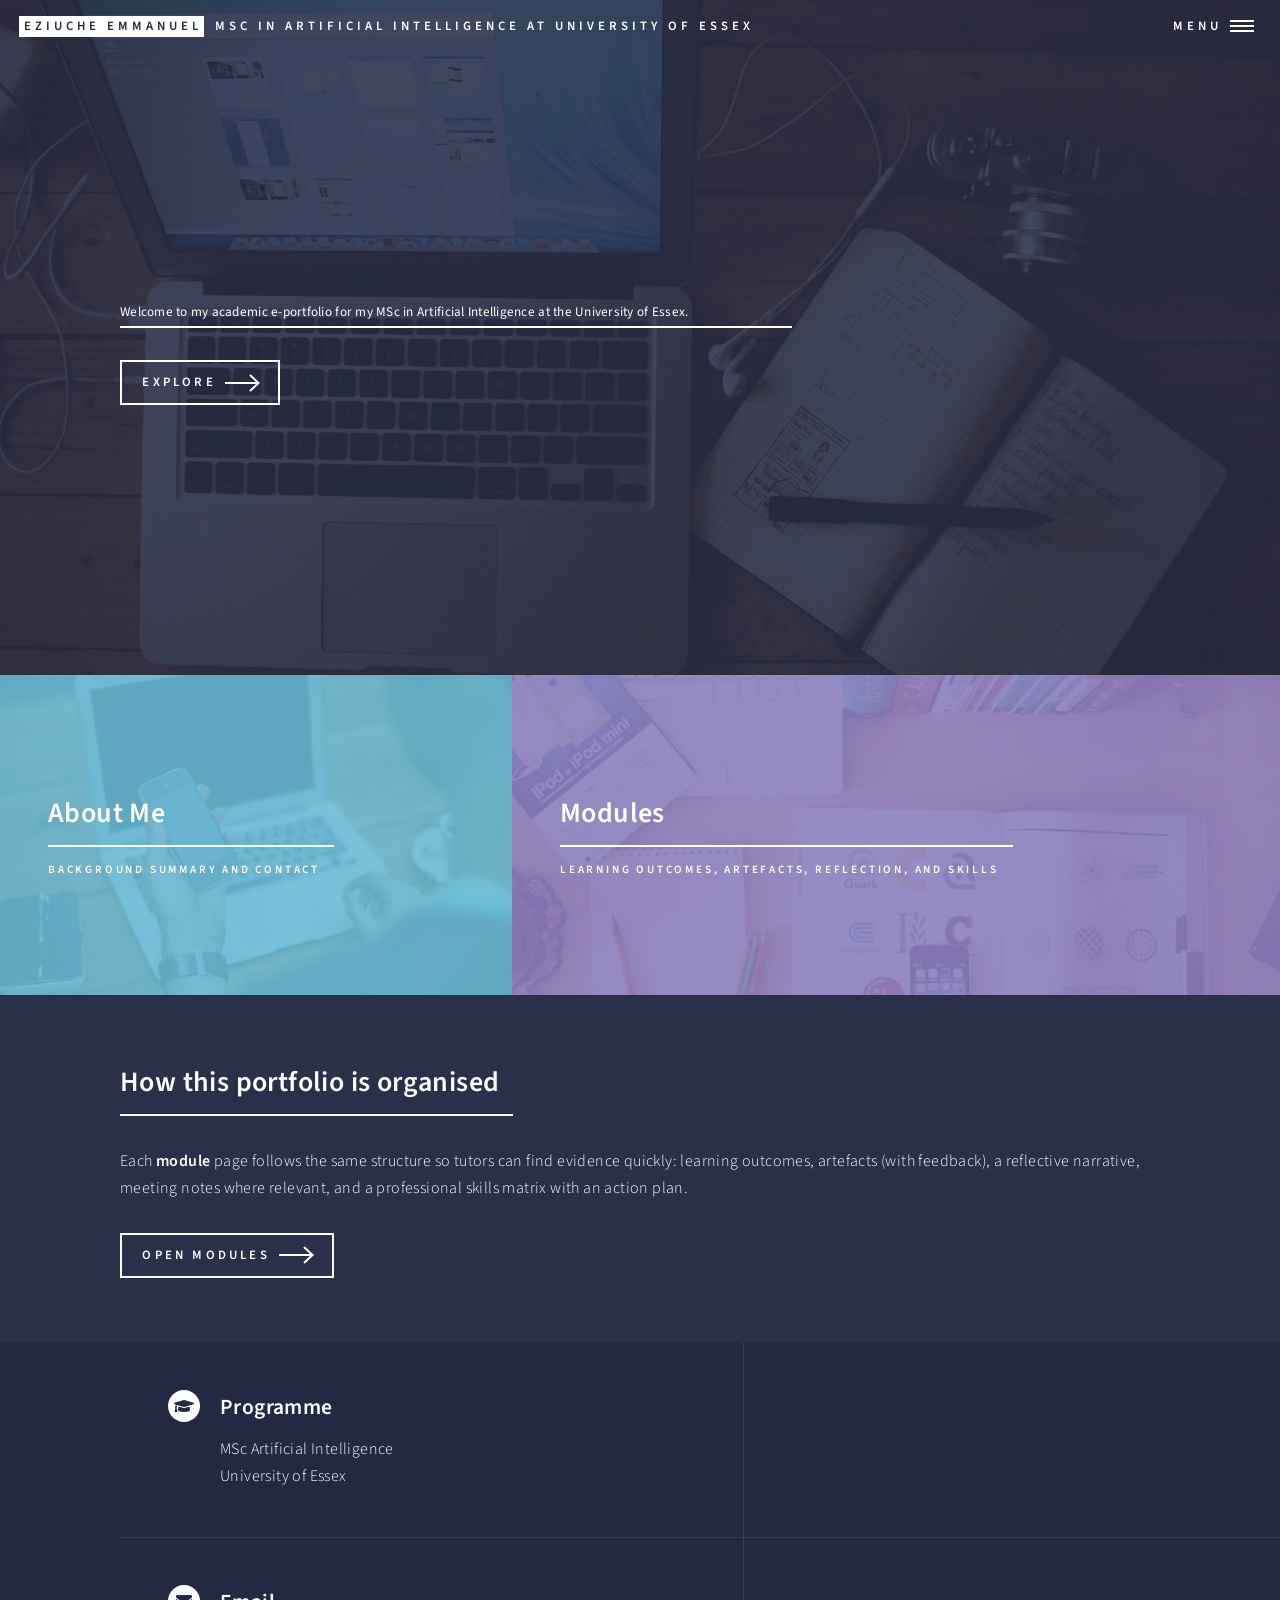
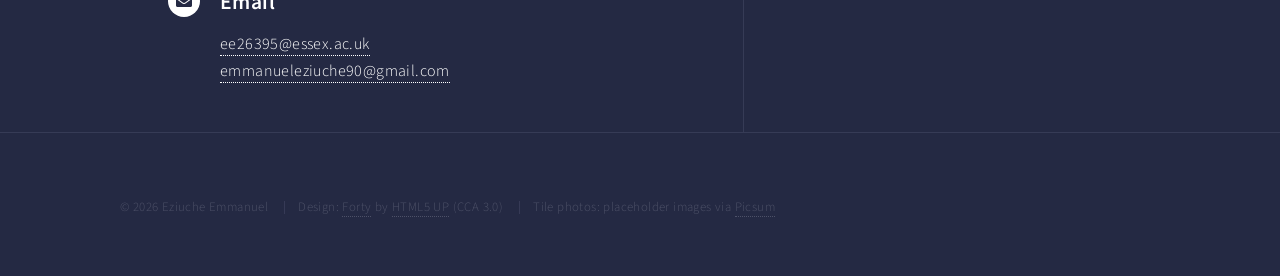
==== index.html @ 07eb0cee "Home banner intro: uniform weight (no partial bold) Co-authored-by: Cursor <cursoragent@cursor.com>" ====
<!DOCTYPE html>
<!--
  Forty by HTML5 UP — html5up.net | @ajlkn | CCA 3.0 (html5up.net/license)
  Customised for Eziuche Emmanuel — MSc Artificial Intelligence, University of Essex.
-->
<html lang="en">
  <head>
    <title>Eziuche Emmanuel | MSc Artificial Intelligence</title>
    <meta charset="utf-8" />
    <meta name="viewport" content="width=device-width, initial-scale=1, user-scalable=no" />
    <meta
      name="description"
      content="Academic e-portfolio — MSc Artificial Intelligence, University of Essex."
    />
    <link rel="stylesheet" href="assets/css/main.css" />
    <link rel="stylesheet" href="assets/css/portfolio.css" />
    <noscript><link rel="stylesheet" href="assets/css/noscript.css" /></noscript>
  </head>
  <body class="is-preload">
    <a class="skip-link" href="#main">Skip to content</a>
    <div id="wrapper">
      <header id="header" class="alt">
        <a href="index.html" class="logo"><strong>Eziuche Emmanuel</strong> <span>MSc in Artificial Intelligence at University of Essex</span></a>
        <nav><a href="#menu">Menu</a></nav>
      </header>

      <nav id="menu">
        <ul class="links" id="portfolio-menu-links"></ul>
      </nav>

      <section id="banner" class="major">
        <div class="inner">
          <header class="major">
            <h1 class="banner-intro">
              Welcome to my academic e-portfolio for my MSc in Artificial Intelligence at the University of Essex.
            </h1>
          </header>
          <div class="content">
            <ul class="actions">
              <li><a href="#one" class="button next scrolly">Explore</a></li>
            </ul>
          </div>
        </div>
      </section>

      <div id="main">
        <section id="one" class="tiles">
          <article>
            <span class="image"><img src="images/pic01.jpg" alt="" /></span>
            <header class="major">
              <h3><a href="about.html" class="link">About Me</a></h3>
              <p>Background summary and contact</p>
            </header>
          </article>
          <article>
            <span class="image"><img src="images/pic02.jpg" alt="" /></span>
            <header class="major">
              <h3><a href="modules/index.html" class="link">Modules</a></h3>
              <p>Learning outcomes, artefacts, reflection, and skills</p>
            </header>
          </article>
        </section>

        <section id="two">
          <div class="inner">
            <header class="major">
              <h2>How this portfolio is organised</h2>
            </header>
            <p>
              Each <strong>module</strong> page follows the same structure so tutors can find evidence
              quickly: learning outcomes, artefacts (with feedback), a reflective narrative,
              meeting notes where relevant, and a professional skills matrix with an action plan.
            </p>
            <ul class="actions">
              <li><a href="modules/index.html" class="button next">Open modules</a></li>
            </ul>
          </div>
        </section>
      </div>

      <section id="contact">
        <div class="inner">
          <section class="split">
            <section>
              <div class="contact-method">
                <span class="icon solid alt fa-graduation-cap"></span>
                <h3>Programme</h3>
                <span>MSc Artificial Intelligence<br />University of Essex</span>
              </div>
            </section>
            <section>
              <div class="contact-method">
                <span class="icon solid alt fa-envelope"></span>
                <h3>Email</h3>
                <span>
                  <a href="mailto:ee26395@essex.ac.uk">ee26395@essex.ac.uk</a><br />
                  <a href="mailto:emmanueleziuche90@gmail.com">emmanueleziuche90@gmail.com</a>
                </span>
              </div>
            </section>
          </section>
        </div>
      </section>

      <footer id="footer">
        <div class="inner">
          <ul class="copyright">
            <li>&copy; 2026 Eziuche Emmanuel</li>
            <li>
              Design: <a href="https://html5up.net/forty">Forty</a> by
              <a href="https://html5up.net">HTML5 UP</a> (CCA 3.0)
            </li>
            <li>Tile photos: placeholder images via <a href="https://picsum.photos">Picsum</a></li>
          </ul>
        </div>
      </footer>
    </div>

    <script src="assets/js/jquery.min.js"></script>
    <script src="assets/js/jquery.scrolly.min.js"></script>
    <script src="assets/js/jquery.scrollex.min.js"></script>
    <script src="assets/js/browser.min.js"></script>
    <script src="assets/js/breakpoints.min.js"></script>
    <script src="assets/js/util.js"></script>
    <script src="assets/js/main.js"></script>
    <script src="assets/js/menu-drawer.js"></script>
  </body>
</html>
---- assets/css/main.css ----
@import url(fontawesome-all.min.css);
@import url("https://fonts.googleapis.com/css?family=Source+Sans+Pro:300,300italic,600,600italic");

/*
	Forty by HTML5 UP
	html5up.net | @ajlkn
	Free for personal and commercial use under the CCA 3.0 license (html5up.net/license)
*/

html, body, div, span, applet, object,
iframe, h1, h2, h3, h4, h5, h6, p, blockquote,
pre, a, abbr, acronym, address, big, cite,
code, del, dfn, em, img, ins, kbd, q, s, samp,
small, strike, strong, sub, sup, tt, var, b,
u, i, center, dl, dt, dd, ol, ul, li, fieldset,
form, label, legend, table, caption, tbody,
tfoot, thead, tr, th, td, article, aside,
canvas, details, embed, figure, figcaption,
footer, header, hgroup, menu, nav, output, ruby,
section, summary, time, mark, audio, video {
	margin: 0;
	padding: 0;
	border: 0;
	font-size: 100%;
	font: inherit;
	vertical-align: baseline;}

article, aside, details, figcaption, figure,
footer, header, hgroup, menu, nav, section {
	display: block;}

body {
	line-height: 1;
}

ol, ul {
	list-style: none;
}

blockquote, q {
	quotes: none;
}

	blockquote:before, blockquote:after, q:before, q:after {
		content: '';
		content: none;
	}

table {
	border-collapse: collapse;
	border-spacing: 0;
}

body {
	-webkit-text-size-adjust: none;
}

mark {
	background-color: transparent;
	color: inherit;
}

input::-moz-focus-inner {
	border: 0;
	padding: 0;
}

input, select, textarea {
	-moz-appearance: none;
	-webkit-appearance: none;
	-ms-appearance: none;
	appearance: none;
}

/* Basic */

	@-ms-viewport {
		width: device-width;
	}

	body {
		-ms-overflow-style: scrollbar;
	}

	@media screen and (max-width: 480px) {

		html, body {
			min-width: 320px;
		}

	}

	html {
		box-sizing: border-box;
	}

	*, *:before, *:after {
		box-sizing: inherit;
	}

	body {
		background: #242943;
	}

		body.is-preload *, body.is-preload *:before, body.is-preload *:after {
			-moz-animation: none !important;
			-webkit-animation: none !important;
			-ms-animation: none !important;
			animation: none !important;
			-moz-transition: none !important;
			-webkit-transition: none !important;
			-ms-transition: none !important;
			transition: none !important;
		}

/* Type */

	body, input, select, textarea {
		color: #ffffff;
		font-family: "Source Sans Pro", Helvetica, sans-serif;
		font-size: 17pt;
		font-weight: 300;
		letter-spacing: 0.025em;
		line-height: 1.65;
	}

		@media screen and (max-width: 1680px) {

			body, input, select, textarea {
				font-size: 14pt;
			}

		}

		@media screen and (max-width: 1280px) {

			body, input, select, textarea {
				font-size: 12pt;
			}

		}

		@media screen and (max-width: 360px) {

			body, input, select, textarea {
				font-size: 11pt;
			}

		}

	a {
		-moz-transition: color 0.2s ease-in-out, border-bottom-color 0.2s ease-in-out;
		-webkit-transition: color 0.2s ease-in-out, border-bottom-color 0.2s ease-in-out;
		-ms-transition: color 0.2s ease-in-out, border-bottom-color 0.2s ease-in-out;
		transition: color 0.2s ease-in-out, border-bottom-color 0.2s ease-in-out;
		border-bottom: dotted 1px;
		color: inherit;
		text-decoration: none;
	}

		a:hover {
			border-bottom-color: transparent;
			color: #9bf1ff !important;
		}

		a:active {
			color: #53e3fb !important;
		}

	strong, b {
		color: #ffffff;
		font-weight: 600;
	}

	em, i {
		font-style: italic;
	}

	p {
		margin: 0 0 2em 0;
	}

	h1, h2, h3, h4, h5, h6 {
		color: #ffffff;
		font-weight: 600;
		line-height: 1.65;
		margin: 0 0 1em 0;
	}

		h1 a, h2 a, h3 a, h4 a, h5 a, h6 a {
			color: inherit;
			border-bottom: 0;
		}

	h1 {
		font-size: 2.5em;
	}

	h2 {
		font-size: 1.75em;
	}

	h3 {
		font-size: 1.35em;
	}

	h4 {
		font-size: 1.1em;
	}

	h5 {
		font-size: 0.9em;
	}

	h6 {
		font-size: 0.7em;
	}

	@media screen and (max-width: 736px) {

		h1 {
			font-size: 2em;
		}

		h2 {
			font-size: 1.5em;
		}

		h3 {
			font-size: 1.25em;
		}

	}

	sub {
		font-size: 0.8em;
		position: relative;
		top: 0.5em;
	}

	sup {
		font-size: 0.8em;
		position: relative;
		top: -0.5em;
	}

	blockquote {
		border-left: solid 4px rgba(212, 212, 255, 0.1);
		font-style: italic;
		margin: 0 0 2em 0;
		padding: 0.5em 0 0.5em 2em;
	}

	code {
		background: rgba(212, 212, 255, 0.035);
		font-family: "Courier New", monospace;
		font-size: 0.9em;
		margin: 0 0.25em;
		padding: 0.25em 0.65em;
	}

	pre {
		-webkit-overflow-scrolling: touch;
		font-family: "Courier New", monospace;
		font-size: 0.9em;
		margin: 0 0 2em 0;
	}

		pre code {
			display: block;
			line-height: 1.75;
			padding: 1em 1.5em;
			overflow-x: auto;
		}

	hr {
		border: 0;
		border-bottom: solid 1px rgba(212, 212, 255, 0.1);
		margin: 2em 0;
	}

		hr.major {
			margin: 3em 0;
		}

	.align-left {
		text-align: left;
	}

	.align-center {
		text-align: center;
	}

	.align-right {
		text-align: right;
	}

/* Row */

	.row {
		display: flex;
		flex-wrap: wrap;
		box-sizing: border-box;
		align-items: stretch;
	}

		.row > * {
			box-sizing: border-box;
		}

		.row.gtr-uniform > * > :last-child {
			margin-bottom: 0;
		}

		.row.aln-left {
			justify-content: flex-start;
		}

		.row.aln-center {
			justify-content: center;
		}

		.row.aln-right {
			justify-content: flex-end;
		}

		.row.aln-top {
			align-items: flex-start;
		}

		.row.aln-middle {
			align-items: center;
		}

		.row.aln-bottom {
			align-items: flex-end;
		}

		.row > .imp {
			order: -1;
		}

		.row > .col-1 {
			width: 8.33333%;
		}

		.row > .off-1 {
			margin-left: 8.33333%;
		}

		.row > .col-2 {
			width: 16.66667%;
		}

		.row > .off-2 {
			margin-left: 16.66667%;
		}

		.row > .col-3 {
			width: 25%;
		}

		.row > .off-3 {
			margin-left: 25%;
		}

		.row > .col-4 {
			width: 33.33333%;
		}

		.row > .off-4 {
			margin-left: 33.33333%;
		}

		.row > .col-5 {
			width: 41.66667%;
		}

		.row > .off-5 {
			margin-left: 41.66667%;
		}

		.row > .col-6 {
			width: 50%;
		}

		.row > .off-6 {
			margin-left: 50%;
		}

		.row > .col-7 {
			width: 58.33333%;
		}

		.row > .off-7 {
			margin-left: 58.33333%;
		}

		.row > .col-8 {
			width: 66.66667%;
		}

		.row > .off-8 {
			margin-left: 66.66667%;
		}

		.row > .col-9 {
			width: 75%;
		}

		.row > .off-9 {
			margin-left: 75%;
		}

		.row > .col-10 {
			width: 83.33333%;
		}

		.row > .off-10 {
			margin-left: 83.33333%;
		}

		.row > .col-11 {
			width: 91.66667%;
		}

		.row > .off-11 {
			margin-left: 91.66667%;
		}

		.row > .col-12 {
			width: 100%;
		}

		.row > .off-12 {
			margin-left: 100%;
		}

		.row.gtr-0 {
			margin-top: 0;
			margin-left: 0em;
		}

			.row.gtr-0 > * {
				padding: 0 0 0 0em;
			}

			.row.gtr-0.gtr-uniform {
				margin-top: 0em;
			}

				.row.gtr-0.gtr-uniform > * {
					padding-top: 0em;
				}

		.row.gtr-25 {
			margin-top: 0;
			margin-left: -0.5em;
		}

			.row.gtr-25 > * {
				padding: 0 0 0 0.5em;
			}

			.row.gtr-25.gtr-uniform {
				margin-top: -0.5em;
			}

				.row.gtr-25.gtr-uniform > * {
					padding-top: 0.5em;
				}

		.row.gtr-50 {
			margin-top: 0;
			margin-left: -1em;
		}

			.row.gtr-50 > * {
				padding: 0 0 0 1em;
			}

			.row.gtr-50.gtr-uniform {
				margin-top: -1em;
			}

				.row.gtr-50.gtr-uniform > * {
					padding-top: 1em;
				}

		.row {
			margin-top: 0;
			margin-left: -2em;
		}

			.row > * {
				padding: 0 0 0 2em;
			}

			.row.gtr-uniform {
				margin-top: -2em;
			}

				.row.gtr-uniform > * {
					padding-top: 2em;
				}

		.row.gtr-150 {
			margin-top: 0;
			margin-left: -3em;
		}

			.row.gtr-150 > * {
				padding: 0 0 0 3em;
			}

			.row.gtr-150.gtr-uniform {
				margin-top: -3em;
			}

				.row.gtr-150.gtr-uniform > * {
					padding-top: 3em;
				}

		.row.gtr-200 {
			margin-top: 0;
			margin-left: -4em;
		}

			.row.gtr-200 > * {
				padding: 0 0 0 4em;
			}

			.row.gtr-200.gtr-uniform {
				margin-top: -4em;
			}

				.row.gtr-200.gtr-uniform > * {
					padding-top: 4em;
				}

		@media screen and (max-width: 1680px) {

			.row {
				display: flex;
				flex-wrap: wrap;
				box-sizing: border-box;
				align-items: stretch;
			}

				.row > * {
					box-sizing: border-box;
				}

				.row.gtr-uniform > * > :last-child {
					margin-bottom: 0;
				}

				.row.aln-left {
					justify-content: flex-start;
				}

				.row.aln-center {
					justify-content: center;
				}

				.row.aln-right {
					justify-content: flex-end;
				}

				.row.aln-top {
					align-items: flex-start;
				}

				.row.aln-middle {
					align-items: center;
				}

				.row.aln-bottom {
					align-items: flex-end;
				}

				.row > .imp-xlarge {
					order: -1;
				}

				.row > .col-1-xlarge {
					width: 8.33333%;
				}

				.row > .off-1-xlarge {
					margin-left: 8.33333%;
				}

				.row > .col-2-xlarge {
					width: 16.66667%;
				}

				.row > .off-2-xlarge {
					margin-left: 16.66667%;
				}

				.row > .col-3-xlarge {
					width: 25%;
				}

				.row > .off-3-xlarge {
					margin-left: 25%;
				}

				.row > .col-4-xlarge {
					width: 33.33333%;
				}

				.row > .off-4-xlarge {
					margin-left: 33.33333%;
				}

				.row > .col-5-xlarge {
					width: 41.66667%;
				}

				.row > .off-5-xlarge {
					margin-left: 41.66667%;
				}

				.row > .col-6-xlarge {
					width: 50%;
				}

				.row > .off-6-xlarge {
					margin-left: 50%;
				}

				.row > .col-7-xlarge {
					width: 58.33333%;
				}

				.row > .off-7-xlarge {
					margin-left: 58.33333%;
				}

				.row > .col-8-xlarge {
					width: 66.66667%;
				}

				.row > .off-8-xlarge {
					margin-left: 66.66667%;
				}

				.row > .col-9-xlarge {
					width: 75%;
				}

				.row > .off-9-xlarge {
					margin-left: 75%;
				}

				.row > .col-10-xlarge {
					width: 83.33333%;
				}

				.row > .off-10-xlarge {
					margin-left: 83.33333%;
				}

				.row > .col-11-xlarge {
					width: 91.66667%;
				}

				.row > .off-11-xlarge {
					margin-left: 91.66667%;
				}

				.row > .col-12-xlarge {
					width: 100%;
				}

				.row > .off-12-xlarge {
					margin-left: 100%;
				}

				.row.gtr-0 {
					margin-top: 0;
					margin-left: 0em;
				}

					.row.gtr-0 > * {
						padding: 0 0 0 0em;
					}

					.row.gtr-0.gtr-uniform {
						margin-top: 0em;
					}

						.row.gtr-0.gtr-uniform > * {
							padding-top: 0em;
						}

				.row.gtr-25 {
					margin-top: 0;
					margin-left: -0.5em;
				}

					.row.gtr-25 > * {
						padding: 0 0 0 0.5em;
					}

					.row.gtr-25.gtr-uniform {
						margin-top: -0.5em;
					}

						.row.gtr-25.gtr-uniform > * {
							padding-top: 0.5em;
						}

				.row.gtr-50 {
					margin-top: 0;
					margin-left: -1em;
				}

					.row.gtr-50 > * {
						padding: 0 0 0 1em;
					}

					.row.gtr-50.gtr-uniform {
						margin-top: -1em;
					}

						.row.gtr-50.gtr-uniform > * {
							padding-top: 1em;
						}

				.row {
					margin-top: 0;
					margin-left: -2em;
				}

					.row > * {
						padding: 0 0 0 2em;
					}

					.row.gtr-uniform {
						margin-top: -2em;
					}

						.row.gtr-uniform > * {
							padding-top: 2em;
						}

				.row.gtr-150 {
					margin-top: 0;
					margin-left: -3em;
				}

					.row.gtr-150 > * {
						padding: 0 0 0 3em;
					}

					.row.gtr-150.gtr-uniform {
						margin-top: -3em;
					}

						.row.gtr-150.gtr-uniform > * {
							padding-top: 3em;
						}

				.row.gtr-200 {
					margin-top: 0;
					margin-left: -4em;
				}

					.row.gtr-200 > * {
						padding: 0 0 0 4em;
					}

					.row.gtr-200.gtr-uniform {
						margin-top: -4em;
					}

						.row.gtr-200.gtr-uniform > * {
							padding-top: 4em;
						}

		}

		@media screen and (max-width: 1280px) {

			.row {
				display: flex;
				flex-wrap: wrap;
				box-sizing: border-box;
				align-items: stretch;
			}

				.row > * {
					box-sizing: border-box;
				}

				.row.gtr-uniform > * > :last-child {
					margin-bottom: 0;
				}

				.row.aln-left {
					justify-content: flex-start;
				}

				.row.aln-center {
					justify-content: center;
				}

				.row.aln-right {
					justify-content: flex-end;
				}

				.row.aln-top {
					align-items: flex-start;
				}

				.row.aln-middle {
					align-items: center;
				}

				.row.aln-bottom {
					align-items: flex-end;
				}

				.row > .imp-large {
					order: -1;
				}

				.row > .col-1-large {
					width: 8.33333%;
				}

				.row > .off-1-large {
					margin-left: 8.33333%;
				}

				.row > .col-2-large {
					width: 16.66667%;
				}

				.row > .off-2-large {
					margin-left: 16.66667%;
				}

				.row > .col-3-large {
					width: 25%;
				}

				.row > .off-3-large {
					margin-left: 25%;
				}

				.row > .col-4-large {
					width: 33.33333%;
				}

				.row > .off-4-large {
					margin-left: 33.33333%;
				}

				.row > .col-5-large {
					width: 41.66667%;
				}

				.row > .off-5-large {
					margin-left: 41.66667%;
				}

				.row > .col-6-large {
					width: 50%;
				}

				.row > .off-6-large {
					margin-left: 50%;
				}

				.row > .col-7-large {
					width: 58.33333%;
				}

				.row > .off-7-large {
					margin-left: 58.33333%;
				}

				.row > .col-8-large {
					width: 66.66667%;
				}

				.row > .off-8-large {
					margin-left: 66.66667%;
				}

				.row > .col-9-large {
					width: 75%;
				}

				.row > .off-9-large {
					margin-left: 75%;
				}

				.row > .col-10-large {
					width: 83.33333%;
				}

				.row > .off-10-large {
					margin-left: 83.33333%;
				}

				.row > .col-11-large {
					width: 91.66667%;
				}

				.row > .off-11-large {
					margin-left: 91.66667%;
				}

				.row > .col-12-large {
					width: 100%;
				}

				.row > .off-12-large {
					margin-left: 100%;
				}

				.row.gtr-0 {
					margin-top: 0;
					margin-left: 0em;
				}

					.row.gtr-0 > * {
						padding: 0 0 0 0em;
					}

					.row.gtr-0.gtr-uniform {
						margin-top: 0em;
					}

						.row.gtr-0.gtr-uniform > * {
							padding-top: 0em;
						}

				.row.gtr-25 {
					margin-top: 0;
					margin-left: -0.375em;
				}

					.row.gtr-25 > * {
						padding: 0 0 0 0.375em;
					}

					.row.gtr-25.gtr-uniform {
						margin-top: -0.375em;
					}

						.row.gtr-25.gtr-uniform > * {
							padding-top: 0.375em;
						}

				.row.gtr-50 {
					margin-top: 0;
					margin-left: -0.75em;
				}

					.row.gtr-50 > * {
						padding: 0 0 0 0.75em;
					}

					.row.gtr-50.gtr-uniform {
						margin-top: -0.75em;
					}

						.row.gtr-50.gtr-uniform > * {
							padding-top: 0.75em;
						}

				.row {
					margin-top: 0;
					margin-left: -1.5em;
				}

					.row > * {
						padding: 0 0 0 1.5em;
					}

					.row.gtr-uniform {
						margin-top: -1.5em;
					}

						.row.gtr-uniform > * {
							padding-top: 1.5em;
						}

				.row.gtr-150 {
					margin-top: 0;
					margin-left: -2.25em;
				}

					.row.gtr-150 > * {
						padding: 0 0 0 2.25em;
					}

					.row.gtr-150.gtr-uniform {
						margin-top: -2.25em;
					}

						.row.gtr-150.gtr-uniform > * {
							padding-top: 2.25em;
						}

				.row.gtr-200 {
					margin-top: 0;
					margin-left: -3em;
				}

					.row.gtr-200 > * {
						padding: 0 0 0 3em;
					}

					.row.gtr-200.gtr-uniform {
						margin-top: -3em;
					}

						.row.gtr-200.gtr-uniform > * {
							padding-top: 3em;
						}

		}

		@media screen and (max-width: 980px) {

			.row {
				display: flex;
				flex-wrap: wrap;
				box-sizing: border-box;
				align-items: stretch;
			}

				.row > * {
					box-sizing: border-box;
				}

				.row.gtr-uniform > * > :last-child {
					margin-bottom: 0;
				}

				.row.aln-left {
					justify-content: flex-start;
				}

				.row.aln-center {
					justify-content: center;
				}

				.row.aln-right {
					justify-content: flex-end;
				}

				.row.aln-top {
					align-items: flex-start;
				}

				.row.aln-middle {
					align-items: center;
				}

				.row.aln-bottom {
					align-items: flex-end;
				}

				.row > .imp-medium {
					order: -1;
				}

				.row > .col-1-medium {
					width: 8.33333%;
				}

				.row > .off-1-medium {
					margin-left: 8.33333%;
				}

				.row > .col-2-medium {
					width: 16.66667%;
				}

				.row > .off-2-medium {
					margin-left: 16.66667%;
				}

				.row > .col-3-medium {
					width: 25%;
				}

				.row > .off-3-medium {
					margin-left: 25%;
				}

				.row > .col-4-medium {
					width: 33.33333%;
				}

				.row > .off-4-medium {
					margin-left: 33.33333%;
				}

				.row > .col-5-medium {
					width: 41.66667%;
				}

				.row > .off-5-medium {
					margin-left: 41.66667%;
				}

				.row > .col-6-medium {
					width: 50%;
				}

				.row > .off-6-medium {
					margin-left: 50%;
				}

				.row > .col-7-medium {
					width: 58.33333%;
				}

				.row > .off-7-medium {
					margin-left: 58.33333%;
				}

				.row > .col-8-medium {
					width: 66.66667%;
				}

				.row > .off-8-medium {
					margin-left: 66.66667%;
				}

				.row > .col-9-medium {
					width: 75%;
				}

				.row > .off-9-medium {
					margin-left: 75%;
				}

				.row > .col-10-medium {
					width: 83.33333%;
				}

				.row > .off-10-medium {
					margin-left: 83.33333%;
				}

				.row > .col-11-medium {
					width: 91.66667%;
				}

				.row > .off-11-medium {
					margin-left: 91.66667%;
				}

				.row > .col-12-medium {
					width: 100%;
				}

				.row > .off-12-medium {
					margin-left: 100%;
				}

				.row.gtr-0 {
					margin-top: 0;
					margin-left: 0em;
				}

					.row.gtr-0 > * {
						padding: 0 0 0 0em;
					}

					.row.gtr-0.gtr-uniform {
						margin-top: 0em;
					}

						.row.gtr-0.gtr-uniform > * {
							padding-top: 0em;
						}

				.row.gtr-25 {
					margin-top: 0;
					margin-left: -0.375em;
				}

					.row.gtr-25 > * {
						padding: 0 0 0 0.375em;
					}

					.row.gtr-25.gtr-uniform {
						margin-top: -0.375em;
					}

						.row.gtr-25.gtr-uniform > * {
							padding-top: 0.375em;
						}

				.row.gtr-50 {
					margin-top: 0;
					margin-left: -0.75em;
				}

					.row.gtr-50 > * {
						padding: 0 0 0 0.75em;
					}

					.row.gtr-50.gtr-uniform {
						margin-top: -0.75em;
					}

						.row.gtr-50.gtr-uniform > * {
							padding-top: 0.75em;
						}

				.row {
					margin-top: 0;
					margin-left: -1.5em;
				}

					.row > * {
						padding: 0 0 0 1.5em;
					}

					.row.gtr-uniform {
						margin-top: -1.5em;
					}

						.row.gtr-uniform > * {
							padding-top: 1.5em;
						}

				.row.gtr-150 {
					margin-top: 0;
					margin-left: -2.25em;
				}

					.row.gtr-150 > * {
						padding: 0 0 0 2.25em;
					}

					.row.gtr-150.gtr-uniform {
						margin-top: -2.25em;
					}

						.row.gtr-150.gtr-uniform > * {
							padding-top: 2.25em;
						}

				.row.gtr-200 {
					margin-top: 0;
					margin-left: -3em;
				}

					.row.gtr-200 > * {
						padding: 0 0 0 3em;
					}

					.row.gtr-200.gtr-uniform {
						margin-top: -3em;
					}

						.row.gtr-200.gtr-uniform > * {
							padding-top: 3em;
						}

		}

		@media screen and (max-width: 736px) {

			.row {
				display: flex;
				flex-wrap: wrap;
				box-sizing: border-box;
				align-items: stretch;
			}

				.row > * {
					box-sizing: border-box;
				}

				.row.gtr-uniform > * > :last-child {
					margin-bottom: 0;
				}

				.row.aln-left {
					justify-content: flex-start;
				}

				.row.aln-center {
					justify-content: center;
				}

				.row.aln-right {
					justify-content: flex-end;
				}

				.row.aln-top {
					align-items: flex-start;
				}

				.row.aln-middle {
					align-items: center;
				}

				.row.aln-bottom {
					align-items: flex-end;
				}

				.row > .imp-small {
					order: -1;
				}

				.row > .col-1-small {
					width: 8.33333%;
				}

				.row > .off-1-small {
					margin-left: 8.33333%;
				}

				.row > .col-2-small {
					width: 16.66667%;
				}

				.row > .off-2-small {
					margin-left: 16.66667%;
				}

				.row > .col-3-small {
					width: 25%;
				}

				.row > .off-3-small {
					margin-left: 25%;
				}

				.row > .col-4-small {
					width: 33.33333%;
				}

				.row > .off-4-small {
					margin-left: 33.33333%;
				}

				.row > .col-5-small {
					width: 41.66667%;
				}

				.row > .off-5-small {
					margin-left: 41.66667%;
				}

				.row > .col-6-small {
					width: 50%;
				}

				.row > .off-6-small {
					margin-left: 50%;
				}

				.row > .col-7-small {
					width: 58.33333%;
				}

				.row > .off-7-small {
					margin-left: 58.33333%;
				}

				.row > .col-8-small {
					width: 66.66667%;
				}

				.row > .off-8-small {
					margin-left: 66.66667%;
				}

				.row > .col-9-small {
					width: 75%;
				}

				.row > .off-9-small {
					margin-left: 75%;
				}

				.row > .col-10-small {
					width: 83.33333%;
				}

				.row > .off-10-small {
					margin-left: 83.33333%;
				}

				.row > .col-11-small {
					width: 91.66667%;
				}

				.row > .off-11-small {
					margin-left: 91.66667%;
				}

				.row > .col-12-small {
					width: 100%;
				}

				.row > .off-12-small {
					margin-left: 100%;
				}

				.row.gtr-0 {
					margin-top: 0;
					margin-left: 0em;
				}

					.row.gtr-0 > * {
						padding: 0 0 0 0em;
					}

					.row.gtr-0.gtr-uniform {
						margin-top: 0em;
					}

						.row.gtr-0.gtr-uniform > * {
							padding-top: 0em;
						}

				.row.gtr-25 {
					margin-top: 0;
					margin-left: -0.3125em;
				}

					.row.gtr-25 > * {
						padding: 0 0 0 0.3125em;
					}

					.row.gtr-25.gtr-uniform {
						margin-top: -0.3125em;
					}

						.row.gtr-25.gtr-uniform > * {
							padding-top: 0.3125em;
						}

				.row.gtr-50 {
					margin-top: 0;
					margin-left: -0.625em;
				}

					.row.gtr-50 > * {
						padding: 0 0 0 0.625em;
					}

					.row.gtr-50.gtr-uniform {
						margin-top: -0.625em;
					}

						.row.gtr-50.gtr-uniform > * {
							padding-top: 0.625em;
						}

				.row {
					margin-top: 0;
					margin-left: -1.25em;
				}

					.row > * {
						padding: 0 0 0 1.25em;
					}

					.row.gtr-uniform {
						margin-top: -1.25em;
					}

						.row.gtr-uniform > * {
							padding-top: 1.25em;
						}

				.row.gtr-150 {
					margin-top: 0;
					margin-left: -1.875em;
				}

					.row.gtr-150 > * {
						padding: 0 0 0 1.875em;
					}

					.row.gtr-150.gtr-uniform {
						margin-top: -1.875em;
					}

						.row.gtr-150.gtr-uniform > * {
							padding-top: 1.875em;
						}

				.row.gtr-200 {
					margin-top: 0;
					margin-left: -2.5em;
				}

					.row.gtr-200 > * {
						padding: 0 0 0 2.5em;
					}

					.row.gtr-200.gtr-uniform {
						margin-top: -2.5em;
					}

						.row.gtr-200.gtr-uniform > * {
							padding-top: 2.5em;
						}

		}

		@media screen and (max-width: 480px) {

			.row {
				display: flex;
				flex-wrap: wrap;
				box-sizing: border-box;
				align-items: stretch;
			}

				.row > * {
					box-sizing: border-box;
				}

				.row.gtr-uniform > * > :last-child {
					margin-bottom: 0;
				}

				.row.aln-left {
					justify-content: flex-start;
				}

				.row.aln-center {
					justify-content: center;
				}

				.row.aln-right {
					justify-content: flex-end;
				}

				.row.aln-top {
					align-items: flex-start;
				}

				.row.aln-middle {
					align-items: center;
				}

				.row.aln-bottom {
					align-items: flex-end;
				}

				.row > .imp-xsmall {
					order: -1;
				}

				.row > .col-1-xsmall {
					width: 8.33333%;
				}

				.row > .off-1-xsmall {
					margin-left: 8.33333%;
				}

				.row > .col-2-xsmall {
					width: 16.66667%;
				}

				.row > .off-2-xsmall {
					margin-left: 16.66667%;
				}

				.row > .col-3-xsmall {
					width: 25%;
				}

				.row > .off-3-xsmall {
					margin-left: 25%;
				}

				.row > .col-4-xsmall {
					width: 33.33333%;
				}

				.row > .off-4-xsmall {
					margin-left: 33.33333%;
				}

				.row > .col-5-xsmall {
					width: 41.66667%;
				}

				.row > .off-5-xsmall {
					margin-left: 41.66667%;
				}

				.row > .col-6-xsmall {
					width: 50%;
				}

				.row > .off-6-xsmall {
					margin-left: 50%;
				}

				.row > .col-7-xsmall {
					width: 58.33333%;
				}

				.row > .off-7-xsmall {
					margin-left: 58.33333%;
				}

				.row > .col-8-xsmall {
					width: 66.66667%;
				}

				.row > .off-8-xsmall {
					margin-left: 66.66667%;
				}

				.row > .col-9-xsmall {
					width: 75%;
				}

				.row > .off-9-xsmall {
					margin-left: 75%;
				}

				.row > .col-10-xsmall {
					width: 83.33333%;
				}

				.row > .off-10-xsmall {
					margin-left: 83.33333%;
				}

				.row > .col-11-xsmall {
					width: 91.66667%;
				}

				.row > .off-11-xsmall {
					margin-left: 91.66667%;
				}

				.row > .col-12-xsmall {
					width: 100%;
				}

				.row > .off-12-xsmall {
					margin-left: 100%;
				}

				.row.gtr-0 {
					margin-top: 0;
					margin-left: 0em;
				}

					.row.gtr-0 > * {
						padding: 0 0 0 0em;
					}

					.row.gtr-0.gtr-uniform {
						margin-top: 0em;
					}

						.row.gtr-0.gtr-uniform > * {
							padding-top: 0em;
						}

				.row.gtr-25 {
					margin-top: 0;
					margin-left: -0.3125em;
				}

					.row.gtr-25 > * {
						padding: 0 0 0 0.3125em;
					}

					.row.gtr-25.gtr-uniform {
						margin-top: -0.3125em;
					}

						.row.gtr-25.gtr-uniform > * {
							padding-top: 0.3125em;
						}

				.row.gtr-50 {
					margin-top: 0;
					margin-left: -0.625em;
				}

					.row.gtr-50 > * {
						padding: 0 0 0 0.625em;
					}

					.row.gtr-50.gtr-uniform {
						margin-top: -0.625em;
					}

						.row.gtr-50.gtr-uniform > * {
							padding-top: 0.625em;
						}

				.row {
					margin-top: 0;
					margin-left: -1.25em;
				}

					.row > * {
						padding: 0 0 0 1.25em;
					}

					.row.gtr-uniform {
						margin-top: -1.25em;
					}

						.row.gtr-uniform > * {
							padding-top: 1.25em;
						}

				.row.gtr-150 {
					margin-top: 0;
					margin-left: -1.875em;
				}

					.row.gtr-150 > * {
						padding: 0 0 0 1.875em;
					}

					.row.gtr-150.gtr-uniform {
						margin-top: -1.875em;
					}

						.row.gtr-150.gtr-uniform > * {
							padding-top: 1.875em;
						}

				.row.gtr-200 {
					margin-top: 0;
					margin-left: -2.5em;
				}

					.row.gtr-200 > * {
						padding: 0 0 0 2.5em;
					}

					.row.gtr-200.gtr-uniform {
						margin-top: -2.5em;
					}

						.row.gtr-200.gtr-uniform > * {
							padding-top: 2.5em;
						}

		}

/* Section/Article */

	section.special, article.special {
		text-align: center;
	}

	header.major {
		width: -moz-max-content;
		width: -webkit-max-content;
		width: -ms-max-content;
		width: max-content;
		margin-bottom: 2em;
	}

		header.major > :first-child {
			margin-bottom: 0;
			width: calc(100% + 0.5em);
		}

			header.major > :first-child:after {
				content: '';
				background-color: #ffffff;
				display: block;
				height: 2px;
				margin: 0.325em 0 0.5em 0;
				width: 100%;
			}

		header.major > p {
			font-size: 0.7em;
			font-weight: 600;
			letter-spacing: 0.25em;
			margin-bottom: 0;
			text-transform: uppercase;
		}

		body.is-ie header.major > :first-child:after {
			max-width: 9em;
		}

		body.is-ie header.major > h1:after {
			max-width: 100% !important;
		}

	@media screen and (max-width: 736px) {

		header.major > p br {
			display: none;
		}

	}

/* Form */

	form {
		margin: 0 0 2em 0;
	}

		form > :last-child {
			margin-bottom: 0;
		}

		form > .fields {
			display: -moz-flex;
			display: -webkit-flex;
			display: -ms-flex;
			display: flex;
			-moz-flex-wrap: wrap;
			-webkit-flex-wrap: wrap;
			-ms-flex-wrap: wrap;
			flex-wrap: wrap;
			width: calc(100% + 3em);
			margin: -1.5em 0 2em -1.5em;
		}

			form > .fields > .field {
				-moz-flex-grow: 0;
				-webkit-flex-grow: 0;
				-ms-flex-grow: 0;
				flex-grow: 0;
				-moz-flex-shrink: 0;
				-webkit-flex-shrink: 0;
				-ms-flex-shrink: 0;
				flex-shrink: 0;
				padding: 1.5em 0 0 1.5em;
				width: calc(100% - 1.5em);
			}

				form > .fields > .field.half {
					width: calc(50% - 0.75em);
				}

				form > .fields > .field.third {
					width: calc(100%/3 - 0.5em);
				}

				form > .fields > .field.quarter {
					width: calc(25% - 0.375em);
				}

		@media screen and (max-width: 480px) {

			form > .fields {
				width: calc(100% + 3em);
				margin: -1.5em 0 2em -1.5em;
			}

				form > .fields > .field {
					padding: 1.5em 0 0 1.5em;
					width: calc(100% - 1.5em);
				}

					form > .fields > .field.half {
						width: calc(100% - 1.5em);
					}

					form > .fields > .field.third {
						width: calc(100% - 1.5em);
					}

					form > .fields > .field.quarter {
						width: calc(100% - 1.5em);
					}

		}

	label {
		color: #ffffff;
		display: block;
		font-size: 0.8em;
		font-weight: 600;
		letter-spacing: 0.25em;
		margin: 0 0 1em 0;
		text-transform: uppercase;
	}

	input[type="text"],
	input[type="password"],
	input[type="email"],
	input[type="tel"],
	input[type="search"],
	input[type="url"],
	select,
	textarea {
		-moz-appearance: none;
		-webkit-appearance: none;
		-ms-appearance: none;
		appearance: none;
		background: rgba(212, 212, 255, 0.035);
		border: none;
		border-radius: 0;
		color: inherit;
		display: block;
		outline: 0;
		padding: 0 1em;
		text-decoration: none;
		width: 100%;
	}

		input[type="text"]:invalid,
		input[type="password"]:invalid,
		input[type="email"]:invalid,
		input[type="tel"]:invalid,
		input[type="search"]:invalid,
		input[type="url"]:invalid,
		select:invalid,
		textarea:invalid {
			box-shadow: none;
		}

		input[type="text"]:focus,
		input[type="password"]:focus,
		input[type="email"]:focus,
		input[type="tel"]:focus,
		input[type="search"]:focus,
		input[type="url"]:focus,
		select:focus,
		textarea:focus {
			border-color: #9bf1ff;
			box-shadow: 0 0 0 2px #9bf1ff;
		}

	select {
		background-image: url("data:image/svg+xml;charset=utf8,%3Csvg xmlns='http://www.w3.org/2000/svg' width='40' height='40' preserveAspectRatio='none' viewBox='0 0 40 40'%3E%3Cpath d='M9.4,12.3l10.4,10.4l10.4-10.4c0.2-0.2,0.5-0.4,0.9-0.4c0.3,0,0.6,0.1,0.9,0.4l3.3,3.3c0.2,0.2,0.4,0.5,0.4,0.9 c0,0.4-0.1,0.6-0.4,0.9L20.7,31.9c-0.2,0.2-0.5,0.4-0.9,0.4c-0.3,0-0.6-0.1-0.9-0.4L4.3,17.3c-0.2-0.2-0.4-0.5-0.4-0.9 c0-0.4,0.1-0.6,0.4-0.9l3.3-3.3c0.2-0.2,0.5-0.4,0.9-0.4S9.1,12.1,9.4,12.3z' fill='rgba(212, 212, 255, 0.1)' /%3E%3C/svg%3E");
		background-size: 1.25rem;
		background-repeat: no-repeat;
		background-position: calc(100% - 1rem) center;
		height: 2.75em;
		padding-right: 2.75em;
		text-overflow: ellipsis;
	}

		select option {
			color: #ffffff;
			background: #242943;
		}

		select:focus::-ms-value {
			background-color: transparent;
		}

		select::-ms-expand {
			display: none;
		}

	input[type="text"],
	input[type="password"],
	input[type="email"],
	input[type="tel"],
	input[type="search"],
	input[type="url"],
	select {
		height: 2.75em;
	}

	textarea {
		padding: 0.75em 1em;
	}

	input[type="checkbox"],
	input[type="radio"] {
		-moz-appearance: none;
		-webkit-appearance: none;
		-ms-appearance: none;
		appearance: none;
		display: block;
		float: left;
		margin-right: -2em;
		opacity: 0;
		width: 1em;
		z-index: -1;
	}

		input[type="checkbox"] + label,
		input[type="radio"] + label {
			text-decoration: none;
			color: #ffffff;
			cursor: pointer;
			display: inline-block;
			font-weight: 300;
			padding-left: 2.65em;
			padding-right: 0.75em;
			position: relative;
		}

			input[type="checkbox"] + label:before,
			input[type="radio"] + label:before {
				-moz-osx-font-smoothing: grayscale;
				-webkit-font-smoothing: antialiased;
				display: inline-block;
				font-style: normal;
				font-variant: normal;
				text-rendering: auto;
				line-height: 1;
				text-transform: none !important;
				font-family: 'Font Awesome 5 Free';
				font-weight: 900;
			}

			input[type="checkbox"] + label:before,
			input[type="radio"] + label:before {
				background: rgba(212, 212, 255, 0.035);
				content: '';
				display: inline-block;
				font-size: 0.8em;
				height: 2.0625em;
				left: 0;
				letter-spacing: 0;
				line-height: 2.0625em;
				position: absolute;
				text-align: center;
				top: 0;
				width: 2.0625em;
			}

		input[type="checkbox"]:checked + label:before,
		input[type="radio"]:checked + label:before {
			background: #ffffff;
			border-color: #9bf1ff;
			content: '\f00c';
			color: #242943;
		}

		input[type="checkbox"]:focus + label:before,
		input[type="radio"]:focus + label:before {
			box-shadow: 0 0 0 2px #9bf1ff;
		}

	input[type="radio"] + label:before {
		border-radius: 100%;
	}

	::-webkit-input-placeholder {
		color: rgba(244, 244, 255, 0.2) !important;
		opacity: 1.0;
	}

	:-moz-placeholder {
		color: rgba(244, 244, 255, 0.2) !important;
		opacity: 1.0;
	}

	::-moz-placeholder {
		color: rgba(244, 244, 255, 0.2) !important;
		opacity: 1.0;
	}

	:-ms-input-placeholder {
		color: rgba(244, 244, 255, 0.2) !important;
		opacity: 1.0;
	}

/* Box */

	.box {
		border: solid 1px rgba(212, 212, 255, 0.1);
		margin-bottom: 2em;
		padding: 1.5em;
	}

		.box > :last-child,
		.box > :last-child > :last-child,
		.box > :last-child > :last-child > :last-child {
			margin-bottom: 0;
		}

		.box.alt {
			border: 0;
			border-radius: 0;
			padding: 0;
		}

/* Icon */

	.icon {
		text-decoration: none;
		border-bottom: none;
		position: relative;
	}

		.icon:before {
			-moz-osx-font-smoothing: grayscale;
			-webkit-font-smoothing: antialiased;
			display: inline-block;
			font-style: normal;
			font-variant: normal;
			text-rendering: auto;
			line-height: 1;
			text-transform: none !important;
			font-family: 'Font Awesome 5 Free';
			font-weight: 400;
		}

		.icon > .label {
			display: none;
		}

		.icon:before {
			line-height: inherit;
		}

		.icon.solid:before {
			font-weight: 900;
		}

		.icon.brands:before {
			font-family: 'Font Awesome 5 Brands';
		}

		.icon.alt:before {
			background-color: #ffffff;
			border-radius: 100%;
			color: #242943;
			display: inline-block;
			height: 2em;
			line-height: 2em;
			text-align: center;
			width: 2em;
		}

	a.icon.alt:before {
		-moz-transition: background-color 0.2s ease-in-out;
		-webkit-transition: background-color 0.2s ease-in-out;
		-ms-transition: background-color 0.2s ease-in-out;
		transition: background-color 0.2s ease-in-out;
	}

	a.icon.alt:hover:before {
		background-color: #6fc3df;
	}

	a.icon.alt:active:before {
		background-color: #37a6cb;
	}

/* Image */

	.image {
		border: 0;
		display: inline-block;
		position: relative;
	}

		.image img {
			display: block;
		}

		.image.left, .image.right {
			max-width: 30%;
		}

			.image.left img, .image.right img {
				width: 100%;
			}

		.image.left {
			float: left;
			margin: 0 1.5em 1.25em 0;
			top: 0.25em;
		}

		.image.right {
			float: right;
			margin: 0 0 1.25em 1.5em;
			top: 0.25em;
		}

		.image.fit {
			display: block;
			margin: 0 0 2em 0;
			width: 100%;
		}

			.image.fit img {
				width: 100%;
			}

		.image.main {
			display: block;
			margin: 2.5em 0;
			width: 100%;
		}

			.image.main img {
				width: 100%;
			}

			@media screen and (max-width: 736px) {

				.image.main {
					margin: 1.5em 0;
				}

			}

/* List */

	ol {
		list-style: decimal;
		margin: 0 0 2em 0;
		padding-left: 1.25em;
	}

		ol li {
			padding-left: 0.25em;
		}

	ul {
		list-style: disc;
		margin: 0 0 2em 0;
		padding-left: 1em;
	}

		ul li {
			padding-left: 0.5em;
		}

		ul.alt {
			list-style: none;
			padding-left: 0;
		}

			ul.alt li {
				border-top: solid 1px rgba(212, 212, 255, 0.1);
				padding: 0.5em 0;
			}

				ul.alt li:first-child {
					border-top: 0;
					padding-top: 0;
				}

	dl {
		margin: 0 0 2em 0;
	}

		dl dt {
			display: block;
			font-weight: 600;
			margin: 0 0 1em 0;
		}

		dl dd {
			margin-left: 2em;
		}

/* Actions */

	ul.actions {
		display: -moz-flex;
		display: -webkit-flex;
		display: -ms-flex;
		display: flex;
		cursor: default;
		list-style: none;
		margin-left: -1em;
		padding-left: 0;
	}

		ul.actions li {
			padding: 0 0 0 1em;
			vertical-align: middle;
		}

		ul.actions.special {
			-moz-justify-content: center;
			-webkit-justify-content: center;
			-ms-justify-content: center;
			justify-content: center;
			width: 100%;
			margin-left: 0;
		}

			ul.actions.special li:first-child {
				padding-left: 0;
			}

		ul.actions.stacked {
			-moz-flex-direction: column;
			-webkit-flex-direction: column;
			-ms-flex-direction: column;
			flex-direction: column;
			margin-left: 0;
		}

			ul.actions.stacked li {
				padding: 1.3em 0 0 0;
			}

				ul.actions.stacked li:first-child {
					padding-top: 0;
				}

		ul.actions.fit {
			width: calc(100% + 1em);
		}

			ul.actions.fit li {
				-moz-flex-grow: 1;
				-webkit-flex-grow: 1;
				-ms-flex-grow: 1;
				flex-grow: 1;
				-moz-flex-shrink: 1;
				-webkit-flex-shrink: 1;
				-ms-flex-shrink: 1;
				flex-shrink: 1;
				width: 100%;
			}

				ul.actions.fit li > * {
					width: 100%;
				}

			ul.actions.fit.stacked {
				width: 100%;
			}

/* Icons */

	ul.icons {
		cursor: default;
		list-style: none;
		padding-left: 0;
	}

		ul.icons li {
			display: inline-block;
			padding: 0 1em 0 0;
		}

			ul.icons li:last-child {
				padding-right: 0;
			}

		@media screen and (max-width: 736px) {

			ul.icons li {
				padding: 0 0.75em 0 0;
			}

		}

/* Pagination */

	ul.pagination {
		cursor: default;
		list-style: none;
		padding-left: 0;
	}

		ul.pagination li {
			display: inline-block;
			padding-left: 0;
			vertical-align: middle;
		}

			ul.pagination li > .page {
				-moz-transition: background-color 0.2s ease-in-out, color 0.2s ease-in-out;
				-webkit-transition: background-color 0.2s ease-in-out, color 0.2s ease-in-out;
				-ms-transition: background-color 0.2s ease-in-out, color 0.2s ease-in-out;
				transition: background-color 0.2s ease-in-out, color 0.2s ease-in-out;
				border-bottom: 0;
				display: inline-block;
				font-size: 0.8em;
				font-weight: 600;
				height: 1.5em;
				line-height: 1.5em;
				margin: 0 0.125em;
				min-width: 1.5em;
				padding: 0 0.5em;
				text-align: center;
			}

				ul.pagination li > .page.active {
					background-color: #ffffff;
					color: #242943;
				}

					ul.pagination li > .page.active:hover {
						background-color: #9bf1ff;
						color: #242943 !important;
					}

					ul.pagination li > .page.active:active {
						background-color: #53e3fb;
					}

			ul.pagination li:first-child {
				padding-right: 0.75em;
			}

			ul.pagination li:last-child {
				padding-left: 0.75em;
			}

		@media screen and (max-width: 480px) {

			ul.pagination li:nth-child(n+2):nth-last-child(n+2) {
				display: none;
			}

			ul.pagination li:first-child {
				padding-right: 0;
			}

		}

/* Table */

	.table-wrapper {
		-webkit-overflow-scrolling: touch;
		overflow-x: auto;
	}

	table {
		margin: 0 0 2em 0;
		width: 100%;
	}

		table tbody tr {
			border: solid 1px rgba(212, 212, 255, 0.1);
			border-left: 0;
			border-right: 0;
		}

			table tbody tr:nth-child(2n + 1) {
				background-color: rgba(212, 212, 255, 0.035);
			}

		table td {
			padding: 0.75em 0.75em;
		}

		table th {
			color: #ffffff;
			font-size: 0.9em;
			font-weight: 600;
			padding: 0 0.75em 0.75em 0.75em;
			text-align: left;
		}

		table thead {
			border-bottom: solid 2px rgba(212, 212, 255, 0.1);
		}

		table tfoot {
			border-top: solid 2px rgba(212, 212, 255, 0.1);
		}

		table.alt {
			border-collapse: separate;
		}

			table.alt tbody tr td {
				border: solid 1px rgba(212, 212, 255, 0.1);
				border-left-width: 0;
				border-top-width: 0;
			}

				table.alt tbody tr td:first-child {
					border-left-width: 1px;
				}

			table.alt tbody tr:first-child td {
				border-top-width: 1px;
			}

			table.alt thead {
				border-bottom: 0;
			}

			table.alt tfoot {
				border-top: 0;
			}

/* Button */

	input[type="submit"],
	input[type="reset"],
	input[type="button"],
	button,
	.button {
		-moz-appearance: none;
		-webkit-appearance: none;
		-ms-appearance: none;
		appearance: none;
		-moz-transition: background-color 0.2s ease-in-out, box-shadow 0.2s ease-in-out, color 0.2s ease-in-out;
		-webkit-transition: background-color 0.2s ease-in-out, box-shadow 0.2s ease-in-out, color 0.2s ease-in-out;
		-ms-transition: background-color 0.2s ease-in-out, box-shadow 0.2s ease-in-out, color 0.2s ease-in-out;
		transition: background-color 0.2s ease-in-out, box-shadow 0.2s ease-in-out, color 0.2s ease-in-out;
		background-color: transparent;
		border: 0;
		border-radius: 0;
		box-shadow: inset 0 0 0 2px #ffffff;
		color: #ffffff;
		cursor: pointer;
		display: inline-block;
		font-size: 0.8em;
		font-weight: 600;
		height: 3.5em;
		letter-spacing: 0.25em;
		line-height: 3.5em;
		padding: 0 1.75em;
		text-align: center;
		text-decoration: none;
		text-transform: uppercase;
		white-space: nowrap;
	}

		input[type="submit"]:hover, input[type="submit"]:active,
		input[type="reset"]:hover,
		input[type="reset"]:active,
		input[type="button"]:hover,
		input[type="button"]:active,
		button:hover,
		button:active,
		.button:hover,
		.button:active {
			box-shadow: inset 0 0 0 2px #9bf1ff;
			color: #9bf1ff;
		}

		input[type="submit"]:active,
		input[type="reset"]:active,
		input[type="button"]:active,
		button:active,
		.button:active {
			background-color: rgba(155, 241, 255, 0.1);
			box-shadow: inset 0 0 0 2px #53e3fb;
			color: #53e3fb;
		}

		input[type="submit"].icon:before,
		input[type="reset"].icon:before,
		input[type="button"].icon:before,
		button.icon:before,
		.button.icon:before {
			margin-right: 0.5em;
		}

		input[type="submit"].fit,
		input[type="reset"].fit,
		input[type="button"].fit,
		button.fit,
		.button.fit {
			width: 100%;
		}

		input[type="submit"].small,
		input[type="reset"].small,
		input[type="button"].small,
		button.small,
		.button.small {
			font-size: 0.6em;
		}

		input[type="submit"].large,
		input[type="reset"].large,
		input[type="button"].large,
		button.large,
		.button.large {
			font-size: 1.25em;
			height: 3em;
			line-height: 3em;
		}

		input[type="submit"].next,
		input[type="reset"].next,
		input[type="button"].next,
		button.next,
		.button.next {
			padding-right: 4.5em;
			position: relative;
		}

			input[type="submit"].next:before, input[type="submit"].next:after,
			input[type="reset"].next:before,
			input[type="reset"].next:after,
			input[type="button"].next:before,
			input[type="button"].next:after,
			button.next:before,
			button.next:after,
			.button.next:before,
			.button.next:after {
				-moz-transition: opacity 0.2s ease-in-out;
				-webkit-transition: opacity 0.2s ease-in-out;
				-ms-transition: opacity 0.2s ease-in-out;
				transition: opacity 0.2s ease-in-out;
				background-position: center right;
				background-repeat: no-repeat;
				background-size: 36px 24px;
				content: '';
				display: block;
				height: 100%;
				position: absolute;
				right: 1.5em;
				top: 0;
				vertical-align: middle;
				width: 36px;
			}

			input[type="submit"].next:before,
			input[type="reset"].next:before,
			input[type="button"].next:before,
			button.next:before,
			.button.next:before {
				background-image: url("data:image/svg+xml;charset=utf8,%3Csvg xmlns='http://www.w3.org/2000/svg' xmlns:xlink='http://www.w3.org/1999/xlink' width='36px' height='24px' viewBox='0 0 36 24' zoomAndPan='disable'%3E%3Cstyle%3Eline %7B stroke: %23ffffff%3B stroke-width: 2px%3B %7D%3C/style%3E%3Cline x1='0' y1='12' x2='34' y2='12' /%3E%3Cline x1='25' y1='4' x2='34' y2='12.5' /%3E%3Cline x1='25' y1='20' x2='34' y2='11.5' /%3E%3C/svg%3E");
			}

			input[type="submit"].next:after,
			input[type="reset"].next:after,
			input[type="button"].next:after,
			button.next:after,
			.button.next:after {
				background-image: url("data:image/svg+xml;charset=utf8,%3Csvg xmlns='http://www.w3.org/2000/svg' xmlns:xlink='http://www.w3.org/1999/xlink' width='36px' height='24px' viewBox='0 0 36 24' zoomAndPan='disable'%3E%3Cstyle%3Eline %7B stroke: %239bf1ff%3B stroke-width: 2px%3B %7D%3C/style%3E%3Cline x1='0' y1='12' x2='34' y2='12' /%3E%3Cline x1='25' y1='4' x2='34' y2='12.5' /%3E%3Cline x1='25' y1='20' x2='34' y2='11.5' /%3E%3C/svg%3E");
				opacity: 0;
				z-index: 1;
			}

			input[type="submit"].next:hover:after, input[type="submit"].next:active:after,
			input[type="reset"].next:hover:after,
			input[type="reset"].next:active:after,
			input[type="button"].next:hover:after,
			input[type="button"].next:active:after,
			button.next:hover:after,
			button.next:active:after,
			.button.next:hover:after,
			.button.next:active:after {
				opacity: 1;
			}

			@media screen and (max-width: 1280px) {

				input[type="submit"].next,
				input[type="reset"].next,
				input[type="button"].next,
				button.next,
				.button.next {
					padding-right: 5em;
				}

			}

		input[type="submit"].primary,
		input[type="reset"].primary,
		input[type="button"].primary,
		button.primary,
		.button.primary {
			background-color: #ffffff;
			box-shadow: none;
			color: #242943;
		}

			input[type="submit"].primary:hover, input[type="submit"].primary:active,
			input[type="reset"].primary:hover,
			input[type="reset"].primary:active,
			input[type="button"].primary:hover,
			input[type="button"].primary:active,
			button.primary:hover,
			button.primary:active,
			.button.primary:hover,
			.button.primary:active {
				background-color: #9bf1ff;
				color: #242943 !important;
			}

			input[type="submit"].primary:active,
			input[type="reset"].primary:active,
			input[type="button"].primary:active,
			button.primary:active,
			.button.primary:active {
				background-color: #53e3fb;
			}

		input[type="submit"].disabled, input[type="submit"]:disabled,
		input[type="reset"].disabled,
		input[type="reset"]:disabled,
		input[type="button"].disabled,
		input[type="button"]:disabled,
		button.disabled,
		button:disabled,
		.button.disabled,
		.button:disabled {
			pointer-events: none;
			cursor: default;
			opacity: 0.25;
		}

/* Tiles */

	.tiles {
		display: -moz-flex;
		display: -webkit-flex;
		display: -ms-flex;
		display: flex;
		-moz-flex-wrap: wrap;
		-webkit-flex-wrap: wrap;
		-ms-flex-wrap: wrap;
		flex-wrap: wrap;
		border-top: 0 !important;
	}

		.tiles + * {
			border-top: 0 !important;
		}

		.tiles article {
			-moz-align-items: center;
			-webkit-align-items: center;
			-ms-align-items: center;
			align-items: center;
			display: -moz-flex;
			display: -webkit-flex;
			display: -ms-flex;
			display: flex;
			-moz-transition: -moz-transform 0.25s ease, opacity 0.25s ease, -moz-filter 1s ease, -webkit-filter 1s ease;
			-webkit-transition: -webkit-transform 0.25s ease, opacity 0.25s ease, -webkit-filter 1s ease, -webkit-filter 1s ease;
			-ms-transition: -ms-transform 0.25s ease, opacity 0.25s ease, -ms-filter 1s ease, -webkit-filter 1s ease;
			transition: transform 0.25s ease, opacity 0.25s ease, filter 1s ease, -webkit-filter 1s ease;
			padding: 4em 4em 2em 4em ;
			background-position: center;
			background-repeat: no-repeat;
			background-size: cover;
			cursor: default;
			height: 40vh;
			max-height: 40em;
			min-height: 23em;
			overflow: hidden;
			position: relative;
			width: 40%;
		}

			.tiles article .image {
				display: none;
			}

			.tiles article header {
				position: relative;
				z-index: 3;
			}

			.tiles article h3 {
				font-size: 1.75em;
			}

				.tiles article h3 a:hover {
					color: inherit !important;
				}

			.tiles article .link.primary {
				border: 0;
				height: 100%;
				left: 0;
				position: absolute;
				top: 0;
				width: 100%;
				z-index: 4;
			}

			.tiles article:before {
				-moz-transition: opacity 0.5s ease;
				-webkit-transition: opacity 0.5s ease;
				-ms-transition: opacity 0.5s ease;
				transition: opacity 0.5s ease;
				bottom: 0;
				content: '';
				display: block;
				height: 100%;
				left: 0;
				opacity: 0.85;
				position: absolute;
				width: 100%;
				z-index: 2;
			}

			.tiles article:after {
				background-color: rgba(36, 41, 67, 0.25);
				content: '';
				display: block;
				height: 100%;
				left: 0;
				position: absolute;
				top: 0;
				width: 100%;
				z-index: 1;
			}

			.tiles article:hover:before {
				opacity: 0;
			}

			.tiles article.is-transitioning {
				-moz-transform: scale(0.95);
				-webkit-transform: scale(0.95);
				-ms-transform: scale(0.95);
				transform: scale(0.95);
				-moz-filter: blur(0.5em);
				-webkit-filter: blur(0.5em);
				-ms-filter: blur(0.5em);
				filter: blur(0.5em);
				opacity: 0;
			}

			.tiles article:nth-child(4n - 1), .tiles article:nth-child(4n - 2) {
				width: 60%;
			}

			.tiles article:nth-child(6n - 5):before {
				background-color: #6fc3df;
			}

			.tiles article:nth-child(6n - 4):before {
				background-color: #8d82c4;
			}

			.tiles article:nth-child(6n - 3):before {
				background-color: #ec8d81;
			}

			.tiles article:nth-child(6n - 2):before {
				background-color: #e7b788;
			}

			.tiles article:nth-child(6n - 1):before {
				background-color: #8ea9e8;
			}

			.tiles article:nth-child(6n):before {
				background-color: #87c5a4;
			}

		@media screen and (max-width: 1280px) {

			.tiles article {
				padding: 4em 3em 2em 3em ;
				height: 30vh;
				max-height: 30em;
				min-height: 20em;
			}

		}

		@media screen and (max-width: 980px) {

			.tiles article {
				width: 50% !important;
			}

		}

		@media screen and (max-width: 736px) {

			.tiles article {
				padding: 3em 1.5em 1em 1.5em ;
				height: 16em;
				max-height: none;
				min-height: 0;
			}

				.tiles article h3 {
					font-size: 1.5em;
				}

		}

		@media screen and (max-width: 480px) {

			.tiles {
				display: block;
			}

				.tiles article {
					height: 20em;
					width: 100% !important;
				}

		}

/* Contact Method */

	.contact-method {
		margin: 0 0 2em 0;
		padding-left: 3.25em;
		position: relative;
	}

		.contact-method .icon {
			left: 0;
			position: absolute;
			top: 0;
		}

		.contact-method h3 {
			margin: 0 0 0.5em 0;
		}

/* Spotlights */

	.spotlights {
		border-top: 0 !important;
	}

		.spotlights + * {
			border-top: 0 !important;
		}

		.spotlights > section {
			display: -moz-flex;
			display: -webkit-flex;
			display: -ms-flex;
			display: flex;
			-moz-flex-direction: row;
			-webkit-flex-direction: row;
			-ms-flex-direction: row;
			flex-direction: row;
			background-color: #2e3450;
		}

			.spotlights > section > .image {
				background-position: center center;
				background-size: cover;
				border-radius: 0;
				display: block;
				position: relative;
				width: 30%;
			}

				.spotlights > section > .image img {
					border-radius: 0;
					display: block;
					width: 100%;
				}

				.spotlights > section > .image:before {
					background: rgba(36, 41, 67, 0.9);
					content: '';
					display: block;
					height: 100%;
					left: 0;
					opacity: 0;
					position: absolute;
					top: 0;
					width: 100%;
				}

			.spotlights > section > .content {
				display: -moz-flex;
				display: -webkit-flex;
				display: -ms-flex;
				display: flex;
				-moz-flex-direction: column;
				-webkit-flex-direction: column;
				-ms-flex-direction: column;
				flex-direction: column;
				-moz-justify-content: center;
				-webkit-justify-content: center;
				-ms-justify-content: center;
				justify-content: center;
				-moz-align-items: center;
				-webkit-align-items: center;
				-ms-align-items: center;
				align-items: center;
				padding: 2em 3em 0.1em 3em ;
				width: 70%;
			}

				.spotlights > section > .content > .inner {
					margin: 0 auto;
					max-width: 100%;
					width: 65em;
				}

			.spotlights > section:nth-child(2n) {
				-moz-flex-direction: row-reverse;
				-webkit-flex-direction: row-reverse;
				-ms-flex-direction: row-reverse;
				flex-direction: row-reverse;
				background-color: #333856;
			}

				.spotlights > section:nth-child(2n) > .content {
					-moz-align-items: -moz-flex-end;
					-webkit-align-items: -webkit-flex-end;
					-ms-align-items: -ms-flex-end;
					align-items: flex-end;
				}

		@media screen and (max-width: 1680px) {

			.spotlights > section > .image {
				width: 40%;
			}

			.spotlights > section > .content {
				width: 60%;
			}

		}

		@media screen and (max-width: 1280px) {

			.spotlights > section > .image {
				width: 45%;
			}

			.spotlights > section > .content {
				width: 55%;
			}

		}

		@media screen and (max-width: 980px) {

			.spotlights > section {
				display: block;
			}

				.spotlights > section > .image {
					width: 100%;
				}

				.spotlights > section > .content {
					padding: 4em 3em 2em 3em ;
					width: 100%;
				}

		}

		@media screen and (max-width: 736px) {

			.spotlights > section > .content {
				padding: 3em 1.5em 1em 1.5em ;
			}

		}

/* Header */

	@-moz-keyframes reveal-header {
		0% {
			top: -4em;
			opacity: 0;
		}

		100% {
			top: 0;
			opacity: 1;
		}
	}

	@-webkit-keyframes reveal-header {
		0% {
			top: -4em;
			opacity: 0;
		}

		100% {
			top: 0;
			opacity: 1;
		}
	}

	@-ms-keyframes reveal-header {
		0% {
			top: -4em;
			opacity: 0;
		}

		100% {
			top: 0;
			opacity: 1;
		}
	}

	@keyframes reveal-header {
		0% {
			top: -4em;
			opacity: 0;
		}

		100% {
			top: 0;
			opacity: 1;
		}
	}

	#header {
		display: -moz-flex;
		display: -webkit-flex;
		display: -ms-flex;
		display: flex;
		background-color: #2a2f4a;
		box-shadow: 0 0 0.25em 0 rgba(0, 0, 0, 0.15);
		cursor: default;
		font-weight: 600;
		height: 3.25em;
		left: 0;
		letter-spacing: 0.25em;
		line-height: 3.25em;
		margin: 0;
		position: fixed;
		text-transform: uppercase;
		top: 0;
		width: 100%;
		z-index: 10000;
	}

		#header .logo {
			border: 0;
			display: inline-block;
			font-size: 0.8em;
			height: inherit;
			line-height: inherit;
			padding: 0 1.5em;
		}

			#header .logo strong {
				-moz-transition: background-color 0.2s ease-in-out, color 0.2s ease-in-out;
				-webkit-transition: background-color 0.2s ease-in-out, color 0.2s ease-in-out;
				-ms-transition: background-color 0.2s ease-in-out, color 0.2s ease-in-out;
				transition: background-color 0.2s ease-in-out, color 0.2s ease-in-out;
				background-color: #ffffff;
				color: #242943;
				display: inline-block;
				line-height: 1.65em;
				margin-right: 0.325em;
				padding: 0 0.125em 0 0.375em;
			}

			#header .logo:hover strong {
				background-color: #9bf1ff;
			}

			#header .logo:active strong {
				background-color: #53e3fb;
			}

		#header nav {
			display: -moz-flex;
			display: -webkit-flex;
			display: -ms-flex;
			display: flex;
			-moz-justify-content: -moz-flex-end;
			-webkit-justify-content: -webkit-flex-end;
			-ms-justify-content: -ms-flex-end;
			justify-content: flex-end;
			-moz-flex-grow: 1;
			-webkit-flex-grow: 1;
			-ms-flex-grow: 1;
			flex-grow: 1;
			height: inherit;
			line-height: inherit;
		}

			#header nav a {
				border: 0;
				display: block;
				font-size: 0.8em;
				height: inherit;
				line-height: inherit;
				padding: 0 0.75em;
				position: relative;
				vertical-align: middle;
			}

				#header nav a:last-child {
					padding-right: 1.5em;
				}

				#header nav a[href="#menu"] {
					padding-right: 3.325em !important;
				}

					#header nav a[href="#menu"]:before, #header nav a[href="#menu"]:after {
						background-image: url("data:image/svg+xml;charset=utf8,%3Csvg xmlns='http://www.w3.org/2000/svg' width='24' height='32' viewBox='0 0 24 32' preserveAspectRatio='none'%3E%3Cstyle%3Eline %7B stroke-width: 2px%3B stroke: %23ffffff%3B %7D%3C/style%3E%3Cline x1='0' y1='11' x2='24' y2='11' /%3E%3Cline x1='0' y1='21' x2='24' y2='21' /%3E%3Cline x1='0' y1='16' x2='24' y2='16' /%3E%3C/svg%3E");
						background-position: center;
						background-repeat: no-repeat;
						background-size: 24px 32px;
						content: '';
						display: block;
						height: 100%;
						position: absolute;
						right: 1.5em;
						top: 0;
						vertical-align: middle;
						width: 24px;
					}

					#header nav a[href="#menu"]:after {
						-moz-transition: opacity 0.2s ease-in-out;
						-webkit-transition: opacity 0.2s ease-in-out;
						-ms-transition: opacity 0.2s ease-in-out;
						transition: opacity 0.2s ease-in-out;
						background-image: url("data:image/svg+xml;charset=utf8,%3Csvg xmlns='http://www.w3.org/2000/svg' width='24' height='32' viewBox='0 0 24 32' preserveAspectRatio='none'%3E%3Cstyle%3Eline %7B stroke-width: 2px%3B stroke: %239bf1ff%3B %7D%3C/style%3E%3Cline x1='0' y1='11' x2='24' y2='11' /%3E%3Cline x1='0' y1='21' x2='24' y2='21' /%3E%3Cline x1='0' y1='16' x2='24' y2='16' /%3E%3C/svg%3E");
						opacity: 0;
						z-index: 1;
					}

					#header nav a[href="#menu"]:hover:after, #header nav a[href="#menu"]:active:after {
						opacity: 1;
					}

					#header nav a[href="#menu"]:last-child {
						padding-right: 3.875em !important;
					}

						#header nav a[href="#menu"]:last-child:before, #header nav a[href="#menu"]:last-child:after {
							right: 2em;
						}

		#header.reveal {
			-moz-animation: reveal-header 0.35s ease;
			-webkit-animation: reveal-header 0.35s ease;
			-ms-animation: reveal-header 0.35s ease;
			animation: reveal-header 0.35s ease;
		}

		#header.alt {
			-moz-transition: opacity 2.5s ease;
			-webkit-transition: opacity 2.5s ease;
			-ms-transition: opacity 2.5s ease;
			transition: opacity 2.5s ease;
			-moz-transition-delay: 0.75s;
			-webkit-transition-delay: 0.75s;
			-ms-transition-delay: 0.75s;
			transition-delay: 0.75s;
			-moz-animation: none;
			-webkit-animation: none;
			-ms-animation: none;
			animation: none;
			background-color: transparent;
			box-shadow: none;
			position: absolute;
		}

			#header.alt.style1 .logo strong {
				color: #6fc3df;
			}

			#header.alt.style2 .logo strong {
				color: #8d82c4;
			}

			#header.alt.style3 .logo strong {
				color: #ec8d81;
			}

			#header.alt.style4 .logo strong {
				color: #e7b788;
			}

			#header.alt.style5 .logo strong {
				color: #8ea9e8;
			}

			#header.alt.style6 .logo strong {
				color: #87c5a4;
			}

		body.is-preload #header.alt {
			opacity: 0;
		}

		@media screen and (max-width: 1680px) {

			#header nav a[href="#menu"] {
				padding-right: 3.75em !important;
			}

				#header nav a[href="#menu"]:last-child {
					padding-right: 4.25em !important;
				}

		}

		@media screen and (max-width: 1280px) {

			#header nav a[href="#menu"] {
				padding-right: 4em !important;
			}

				#header nav a[href="#menu"]:last-child {
					padding-right: 4.5em !important;
				}

		}

		@media screen and (max-width: 736px) {

			#header {
				height: 2.75em;
				line-height: 2.75em;
			}

				#header .logo {
					padding: 0 1em;
				}

				#header nav a {
					padding: 0 0.5em;
				}

					#header nav a:last-child {
						padding-right: 1em;
					}

					#header nav a[href="#menu"] {
						padding-right: 3.25em !important;
					}

						#header nav a[href="#menu"]:before, #header nav a[href="#menu"]:after {
							right: 0.75em;
						}

						#header nav a[href="#menu"]:last-child {
							padding-right: 4em !important;
						}

							#header nav a[href="#menu"]:last-child:before, #header nav a[href="#menu"]:last-child:after {
								right: 1.5em;
							}

		}

		@media screen and (max-width: 480px) {

			#header .logo span {
				display: none;
			}

			#header nav a[href="#menu"] {
				overflow: hidden;
				padding-right: 0 !important;
				text-indent: 5em;
				white-space: nowrap;
				width: 5em;
			}

				#header nav a[href="#menu"]:before, #header nav a[href="#menu"]:after {
					right: 0;
					width: inherit;
				}

				#header nav a[href="#menu"]:last-child:before, #header nav a[href="#menu"]:last-child:after {
					width: 4em;
					right: 0;
				}

		}

/* Banner */

	#banner {
		-moz-align-items: center;
		-webkit-align-items: center;
		-ms-align-items: center;
		align-items: center;
		background-image: url("../../images/banner.jpg");
		display: -moz-flex;
		display: -webkit-flex;
		display: -ms-flex;
		display: flex;
		padding: 6em 0 2em 0 ;
		background-attachment: fixed;
		background-position: center;
		background-repeat: no-repeat;
		background-size: cover;
		border-bottom: 0 !important;
		cursor: default;
		height: 60vh;
		margin-bottom: -3.25em;
		max-height: 32em;
		min-height: 22em;
		position: relative;
		top: -3.25em;
	}

		#banner:after {
			-moz-transition: opacity 2.5s ease;
			-webkit-transition: opacity 2.5s ease;
			-ms-transition: opacity 2.5s ease;
			transition: opacity 2.5s ease;
			-moz-transition-delay: 0.75s;
			-webkit-transition-delay: 0.75s;
			-ms-transition-delay: 0.75s;
			transition-delay: 0.75s;
			pointer-events: none;
			background-color: #242943;
			content: '';
			display: block;
			height: 100%;
			left: 0;
			opacity: 0.85;
			position: absolute;
			top: 0;
			width: 100%;
			z-index: 1;
		}

		#banner h1 {
			font-size: 3.25em;
		}

		#banner > .inner {
			-moz-transition: opacity 1.5s ease, -moz-transform 0.5s ease-out, -moz-filter 0.5s ease, -webkit-filter 0.5s ease;
			-webkit-transition: opacity 1.5s ease, -webkit-transform 0.5s ease-out, -webkit-filter 0.5s ease, -webkit-filter 0.5s ease;
			-ms-transition: opacity 1.5s ease, -ms-transform 0.5s ease-out, -ms-filter 0.5s ease, -webkit-filter 0.5s ease;
			transition: opacity 1.5s ease, transform 0.5s ease-out, filter 0.5s ease, -webkit-filter 0.5s ease;
			padding: 0 !important;
			position: relative;
			z-index: 2;
		}

			#banner > .inner .image {
				display: none;
			}

			#banner > .inner header {
				width: auto;
			}

				#banner > .inner header > :first-child {
					width: auto;
				}

					#banner > .inner header > :first-child:after {
						max-width: 100%;
					}

			#banner > .inner .content {
				display: -moz-flex;
				display: -webkit-flex;
				display: -ms-flex;
				display: flex;
				-moz-align-items: center;
				-webkit-align-items: center;
				-ms-align-items: center;
				align-items: center;
				margin: 0 0 2em 0;
			}

				#banner > .inner .content > * {
					margin-right: 1.5em;
					margin-bottom: 0;
				}

				#banner > .inner .content > :last-child {
					margin-right: 0;
				}

				#banner > .inner .content p {
					font-size: 0.7em;
					font-weight: 600;
					letter-spacing: 0.25em;
					text-transform: uppercase;
				}

		#banner.major {
			height: 75vh;
			min-height: 30em;
			max-height: 50em;
		}

			#banner.major.alt {
				opacity: 0.75;
			}

		#banner.style1:after {
			background-color: #6fc3df;
		}

		#banner.style2:after {
			background-color: #8d82c4;
		}

		#banner.style3:after {
			background-color: #ec8d81;
		}

		#banner.style4:after {
			background-color: #e7b788;
		}

		#banner.style5:after {
			background-color: #8ea9e8;
		}

		#banner.style6:after {
			background-color: #87c5a4;
		}

		body.is-preload #banner:after {
			opacity: 1.0;
		}

		body.is-preload #banner > .inner {
			-moz-filter: blur(0.125em);
			-webkit-filter: blur(0.125em);
			-ms-filter: blur(0.125em);
			filter: blur(0.125em);
			-moz-transform: translateX(-0.5em);
			-webkit-transform: translateX(-0.5em);
			-ms-transform: translateX(-0.5em);
			transform: translateX(-0.5em);
			opacity: 0;
		}

		@media screen and (max-width: 1280px) {

			#banner {
				background-attachment: scroll;
			}

		}

		@media screen and (max-width: 736px) {

			#banner {
				padding: 5em 0 1em 0 ;
				height: auto;
				margin-bottom: -2.75em;
				max-height: none;
				min-height: 0;
				top: -2.75em;
			}

				#banner h1 {
					font-size: 2em;
				}

				#banner > .inner .content {
					display: block;
				}

					#banner > .inner .content > * {
						margin-right: 0;
						margin-bottom: 2em;
					}

				#banner.major {
					height: auto;
					min-height: 0;
					max-height: none;
				}

		}

		@media screen and (max-width: 480px) {

			#banner {
				padding: 6em 0 2em 0 ;
			}

				#banner > .inner .content p br {
					display: none;
				}

				#banner.major {
					padding: 8em 0 4em 0 ;
				}

		}

/* Main */

	#main {
		background-color: #2a2f4a;
	}

		#main > * {
			border-top: solid 1px rgba(212, 212, 255, 0.1);
		}

			#main > *:first-child {
				border-top: 0;
			}

			#main > * > .inner {
				padding: 4em 0 2em 0 ;
				margin: 0 auto;
				max-width: 65em;
				width: calc(100% - 6em);
			}

				@media screen and (max-width: 736px) {

					#main > * > .inner {
						padding: 3em 0 1em 0 ;
						width: calc(100% - 3em);
					}

				}

		#main.alt {
			background-color: transparent;
			border-bottom: solid 1px rgba(212, 212, 255, 0.1);
		}

/* Contact */

	#contact {
		border-bottom: solid 1px rgba(212, 212, 255, 0.1);
		overflow-x: hidden;
	}

		#contact > .inner {
			display: -moz-flex;
			display: -webkit-flex;
			display: -ms-flex;
			display: flex;
			padding: 0 !important;
		}

			#contact > .inner > :nth-child(2n - 1) {
				padding: 4em 3em 2em 0 ;
				border-right: solid 1px rgba(212, 212, 255, 0.1);
				width: 60%;
			}

			#contact > .inner > :nth-child(2n) {
				padding-left: 3em;
				width: 40%;
			}

			#contact > .inner > .split {
				padding: 0;
			}

				#contact > .inner > .split > * {
					padding: 3em 0 1em 3em ;
					position: relative;
				}

					#contact > .inner > .split > *:before {
						border-top: solid 1px rgba(212, 212, 255, 0.1);
						content: '';
						display: block;
						margin-left: -3em;
						position: absolute;
						top: 0;
						width: calc(100vw + 3em);
					}

				#contact > .inner > .split > :first-child:before {
					display: none;
				}

		@media screen and (max-width: 980px) {

			#contact > .inner {
				display: block;
			}

				#contact > .inner > :nth-child(2n - 1) {
					padding: 4em 0 2em 0 ;
					border-right: 0;
					width: 100%;
				}

				#contact > .inner > :nth-child(2n) {
					padding-left: 0;
					width: 100%;
				}

				#contact > .inner > .split > * {
					padding: 3em 0 1em 0 ;
				}

				#contact > .inner > .split > :first-child:before {
					display: block;
				}

		}

		@media screen and (max-width: 736px) {

			#contact > .inner > :nth-child(2n - 1) {
				padding: 3em 0 1em 0 ;
			}

		}

/* Footer */

	#footer .copyright {
		font-size: 0.8em;
		list-style: none;
		padding-left: 0;
	}

		#footer .copyright li {
			border-left: solid 1px rgba(212, 212, 255, 0.1);
			color: rgba(244, 244, 255, 0.2);
			display: inline-block;
			line-height: 1;
			margin-left: 1em;
			padding-left: 1em;
		}

			#footer .copyright li:first-child {
				border-left: 0;
				margin-left: 0;
				padding-left: 0;
			}

	@media screen and (max-width: 480px) {

		#footer .copyright li {
			display: block;
			border-left: 0;
			margin-left: 0;
			padding-left: 0;
			line-height: inherit;
		}

	}

/* Wrapper */

	#wrapper {
		-moz-transition: -moz-filter 0.35s ease, -webkit-filter 0.35s ease, opacity 0.375s ease-out;
		-webkit-transition: -webkit-filter 0.35s ease, -webkit-filter 0.35s ease, opacity 0.375s ease-out;
		-ms-transition: -ms-filter 0.35s ease, -webkit-filter 0.35s ease, opacity 0.375s ease-out;
		transition: filter 0.35s ease, -webkit-filter 0.35s ease, opacity 0.375s ease-out;
		padding-top: 3.25em;
	}

		#wrapper.is-transitioning {
			opacity: 0;
		}

		#wrapper > * > .inner {
			padding: 4em 0 2em 0 ;
			margin: 0 auto;
			max-width: 65em;
			width: calc(100% - 6em);
		}

			@media screen and (max-width: 736px) {

				#wrapper > * > .inner {
					padding: 3em 0 1em 0 ;
					width: calc(100% - 3em);
				}

			}

		@media screen and (max-width: 736px) {

			#wrapper {
				padding-top: 2.75em;
			}

		}

/* Menu */

	#menu {
		-moz-transition: -moz-transform 0.35s ease, opacity 0.35s ease, visibility 0.35s;
		-webkit-transition: -webkit-transform 0.35s ease, opacity 0.35s ease, visibility 0.35s;
		-ms-transition: -ms-transform 0.35s ease, opacity 0.35s ease, visibility 0.35s;
		transition: transform 0.35s ease, opacity 0.35s ease, visibility 0.35s;
		-moz-align-items: center;
		-webkit-align-items: center;
		-ms-align-items: center;
		align-items: center;
		display: -moz-flex;
		display: -webkit-flex;
		display: -ms-flex;
		display: flex;
		-moz-justify-content: center;
		-webkit-justify-content: center;
		-ms-justify-content: center;
		justify-content: center;
		pointer-events: none;
		background: rgba(36, 41, 67, 0.9);
		box-shadow: none;
		height: 100%;
		left: 0;
		opacity: 0;
		overflow: hidden;
		padding: 3em 2em;
		position: fixed;
		top: 0;
		visibility: hidden;
		width: 100%;
		z-index: 10002;
	}

		#menu .inner {
			-moz-transition: -moz-transform 0.35s ease-out, opacity 0.35s ease, visibility 0.35s;
			-webkit-transition: -webkit-transform 0.35s ease-out, opacity 0.35s ease, visibility 0.35s;
			-ms-transition: -ms-transform 0.35s ease-out, opacity 0.35s ease, visibility 0.35s;
			transition: transform 0.35s ease-out, opacity 0.35s ease, visibility 0.35s;
			-moz-transform: rotateX(20deg);
			-webkit-transform: rotateX(20deg);
			-ms-transform: rotateX(20deg);
			transform: rotateX(20deg);
			-webkit-overflow-scrolling: touch;
			max-width: 100%;
			max-height: 100vh;
			opacity: 0;
			overflow: auto;
			text-align: center;
			visibility: hidden;
			width: 18em;
		}

			#menu .inner > :first-child {
				margin-top: 2em;
			}

			#menu .inner > :last-child {
				margin-bottom: 3em;
			}

		#menu ul {
			margin: 0 0 1em 0;
		}

			#menu ul.links {
				list-style: none;
				padding: 0;
			}

				#menu ul.links > li {
					padding: 0;
				}

					#menu ul.links > li > a:not(.button) {
						border: 0;
						border-top: solid 1px rgba(212, 212, 255, 0.1);
						display: block;
						font-size: 0.8em;
						font-weight: 600;
						letter-spacing: 0.25em;
						line-height: 4em;
						text-decoration: none;
						text-transform: uppercase;
					}

					#menu ul.links > li > .button {
						display: block;
						margin: 0.5em 0 0 0;
					}

					#menu ul.links > li:first-child > a:not(.button) {
						border-top: 0 !important;
					}

		#menu .close {
			-moz-transition: color 0.2s ease-in-out;
			-webkit-transition: color 0.2s ease-in-out;
			-ms-transition: color 0.2s ease-in-out;
			transition: color 0.2s ease-in-out;
			-webkit-tap-highlight-color: rgba(0, 0, 0, 0);
			border: 0;
			cursor: pointer;
			display: block;
			height: 4em;
			line-height: 4em;
			overflow: hidden;
			padding-right: 1.25em;
			position: absolute;
			right: 0;
			text-align: right;
			text-indent: 8em;
			top: 0;
			vertical-align: middle;
			white-space: nowrap;
			width: 8em;
		}

			#menu .close:before, #menu .close:after {
				-moz-transition: opacity 0.2s ease-in-out;
				-webkit-transition: opacity 0.2s ease-in-out;
				-ms-transition: opacity 0.2s ease-in-out;
				transition: opacity 0.2s ease-in-out;
				background-position: center;
				background-repeat: no-repeat;
				content: '';
				display: block;
				height: 4em;
				position: absolute;
				right: 0;
				top: 0;
				width: 4em;
			}

			#menu .close:before {
				background-image: url("data:image/svg+xml;charset=utf8,%3Csvg xmlns='http://www.w3.org/2000/svg' xmlns:xlink='http://www.w3.org/1999/xlink' width='20px' height='20px' viewBox='0 0 20 20' zoomAndPan='disable'%3E%3Cstyle%3Eline %7B stroke: %23ffffff%3B stroke-width: 2%3B %7D%3C/style%3E%3Cline x1='0' y1='0' x2='20' y2='20' /%3E%3Cline x1='20' y1='0' x2='0' y2='20' /%3E%3C/svg%3E");
			}

			#menu .close:after {
				background-image: url("data:image/svg+xml;charset=utf8,%3Csvg xmlns='http://www.w3.org/2000/svg' xmlns:xlink='http://www.w3.org/1999/xlink' width='20px' height='20px' viewBox='0 0 20 20' zoomAndPan='disable'%3E%3Cstyle%3Eline %7B stroke: %239bf1ff%3B stroke-width: 2%3B %7D%3C/style%3E%3Cline x1='0' y1='0' x2='20' y2='20' /%3E%3Cline x1='20' y1='0' x2='0' y2='20' /%3E%3C/svg%3E");
				opacity: 0;
			}

			#menu .close:hover:after, #menu .close:active:after {
				opacity: 1;
			}

	body.is-ie #menu {
		background: rgba(42, 47, 74, 0.975);
	}

	body.is-menu-visible #wrapper {
		-moz-filter: blur(0.5em);
		-webkit-filter: blur(0.5em);
		-ms-filter: blur(0.5em);
		filter: blur(0.5em);
	}

	body.is-menu-visible #menu {
		pointer-events: auto;
		opacity: 1;
		visibility: visible;
	}

		body.is-menu-visible #menu .inner {
			-moz-transform: none;
			-webkit-transform: none;
			-ms-transform: none;
			transform: none;
			opacity: 1;
			visibility: visible;
		}
---- assets/css/portfolio.css ----
/* Eziuche Emmanuel — small additions on Forty (HTML5 UP) */

/* Home banner: one readable intro line as h1 (replaces giant title + uppercase .content p) */
#banner.major > .inner > header.major {
  width: 100%;
  max-width: 42rem;
}

#banner.major header.major h1.banner-intro {
  font-size: clamp(0.525rem, 1.375vw, 0.825rem);
  font-weight: 400;
  line-height: 1.55;
  letter-spacing: 0.02em;
  text-transform: none;
}

.skip-link {
  position: absolute;
  left: -9999px;
  top: 0;
  z-index: 100001;
  padding: 0.65em 1.1em;
  background: #fff;
  color: #242943;
  font-weight: 600;
  text-decoration: none;
  border-radius: 4px;
}

.skip-link:focus {
  left: 0.75rem;
  top: 0.75rem;
}

.table-wrapper {
  overflow-x: auto;
  margin: 1em 0;
}

.portfolio-note {
  border-left: solid 4px #9bf1ff;
  padding-left: 1.25em;
  margin: 1.25em 0;
  font-style: italic;
}

/* Module page: note under title — same visual cue as .portfolio-note, not italic */
.module-intro-note {
  border-left: solid 4px #9bf1ff;
  padding-left: 1.25em;
  margin: 0 0 2em;
  font-style: normal;
  font-weight: 400;
  max-width: 48em;
}

/* Single module tile: keep the block a reasonable width on large screens */
@media screen and (min-width: 981px) {
  .tiles-one article {
    width: 50%;
  }
}

/* About Me: smaller portrait, full-width caption directly underneath */
.about-intro-row {
  display: flex;
  flex-direction: column;
  align-items: flex-start;
  gap: 1.25em;
  margin: 0 0 2.5em;
}

.about-photo {
  flex: 0 0 auto;
  /* Half of previous 280px display width */
  max-width: 140px;
  width: 100%;
}

.about-photo img {
  width: 100%;
  height: auto;
  border-radius: 6px;
  display: block;
}

.about-intro-text {
  width: 100%;
  max-width: 48em;
}

.about-intro-text p {
  font-weight: 400;
}

.about-intro-text p:first-child {
  margin-top: 0;
}
---- assets/css/noscript.css ----
/*
	Forty by HTML5 UP
	html5up.net | @ajlkn
	Free for personal and commercial use under the CCA 3.0 license (html5up.net/license)
*/

/* Banner */

	body.is-preload #banner:after {
		opacity: 0.85;
	}

	body.is-preload #banner > .inner {
		-moz-filter: none;
		-webkit-filter: none;
		-ms-filter: none;
		filter: none;
		-moz-transform: none;
		-webkit-transform: none;
		-ms-transform: none;
		transform: none;
		opacity: 1;
	}
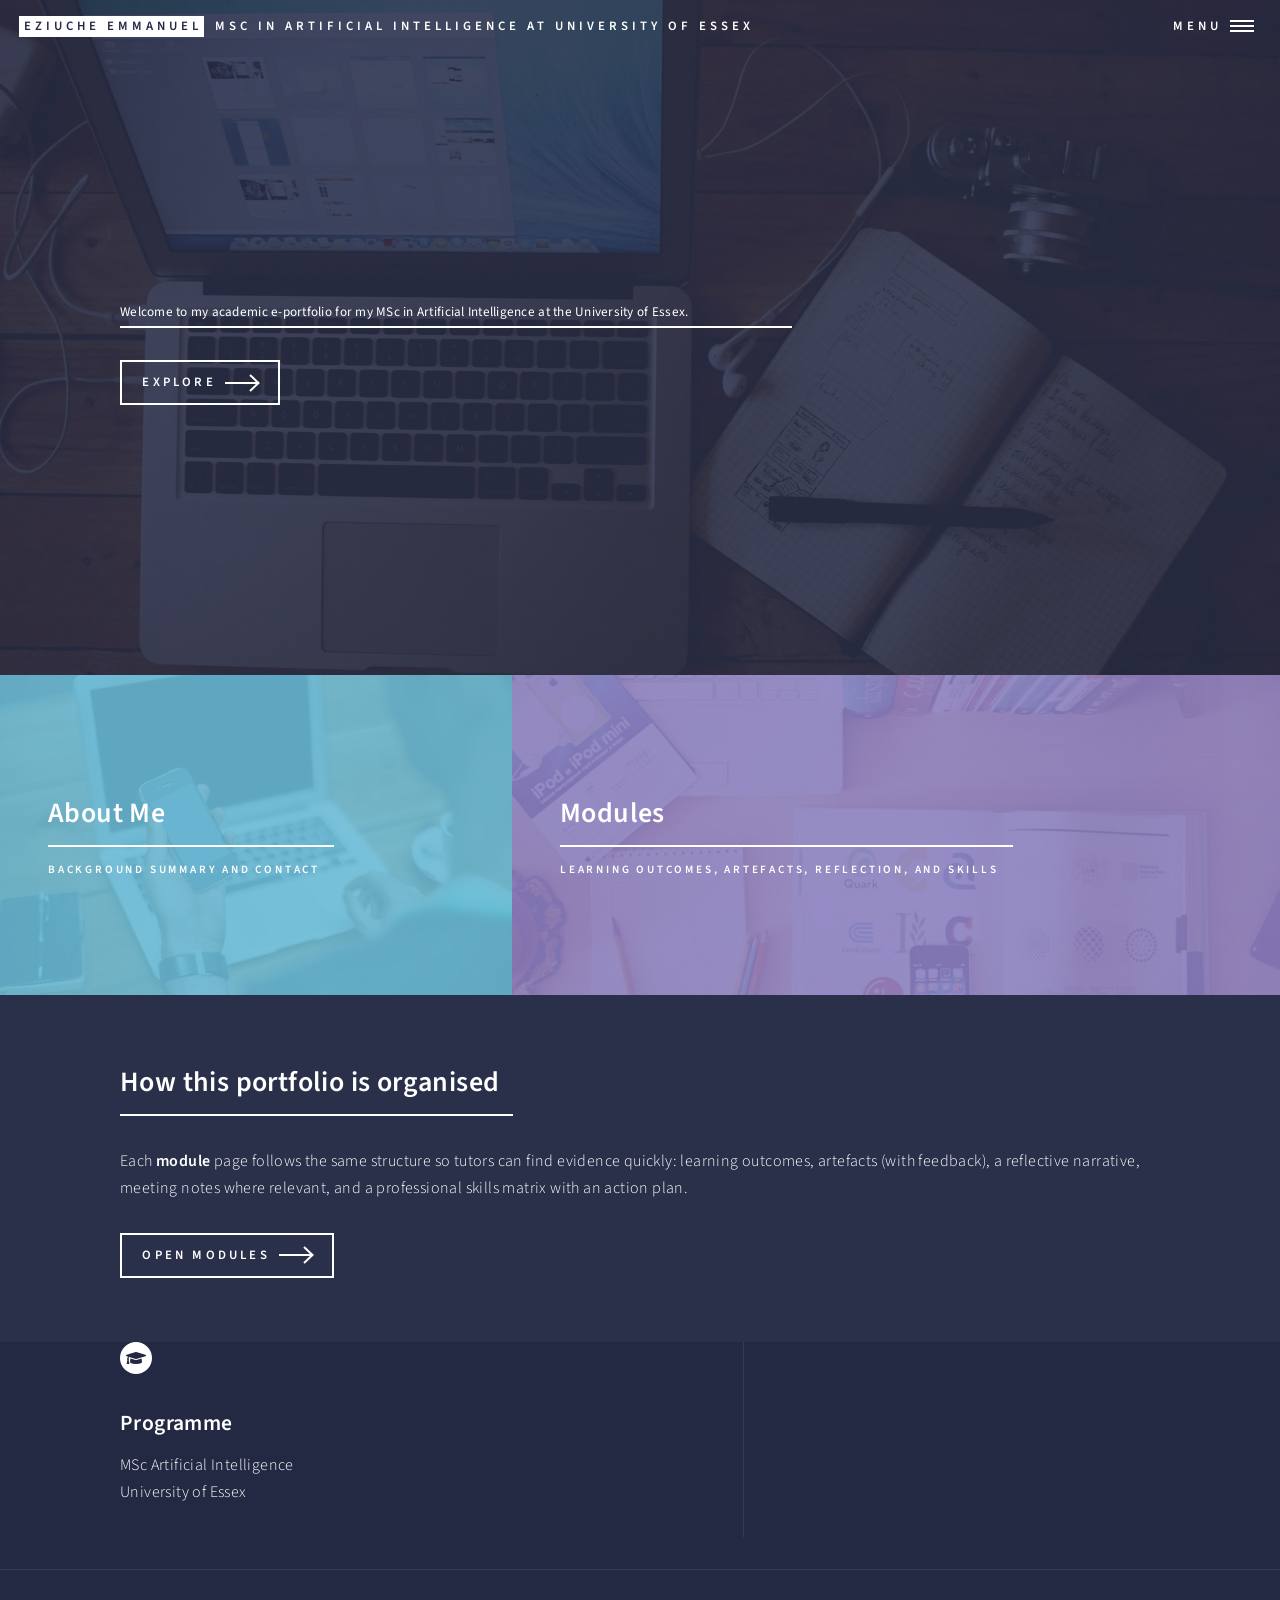
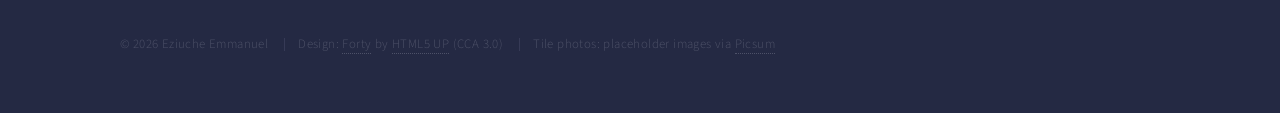
==== commit eeb2f4f6: "Home: remove contact email block (keep Programme only) Co-authored-by: Cursor <cursoragent@cursor.co" ====
--- a/index.html
+++ b/index.html
@@ -80,25 +80,11 @@
 
       <section id="contact">
         <div class="inner">
-          <section class="split">
-            <section>
-              <div class="contact-method">
-                <span class="icon solid alt fa-graduation-cap"></span>
-                <h3>Programme</h3>
-                <span>MSc Artificial Intelligence<br />University of Essex</span>
-              </div>
-            </section>
-            <section>
-              <div class="contact-method">
-                <span class="icon solid alt fa-envelope"></span>
-                <h3>Email</h3>
-                <span>
-                  <a href="mailto:ee26395@essex.ac.uk">ee26395@essex.ac.uk</a><br />
-                  <a href="mailto:emmanueleziuche90@gmail.com">emmanueleziuche90@gmail.com</a>
-                </span>
-              </div>
-            </section>
-          </section>
+          <div class="contact-method">
+            <span class="icon solid alt fa-graduation-cap"></span>
+            <h3>Programme</h3>
+            <span>MSc Artificial Intelligence<br />University of Essex</span>
+          </div>
         </div>
       </section>
 
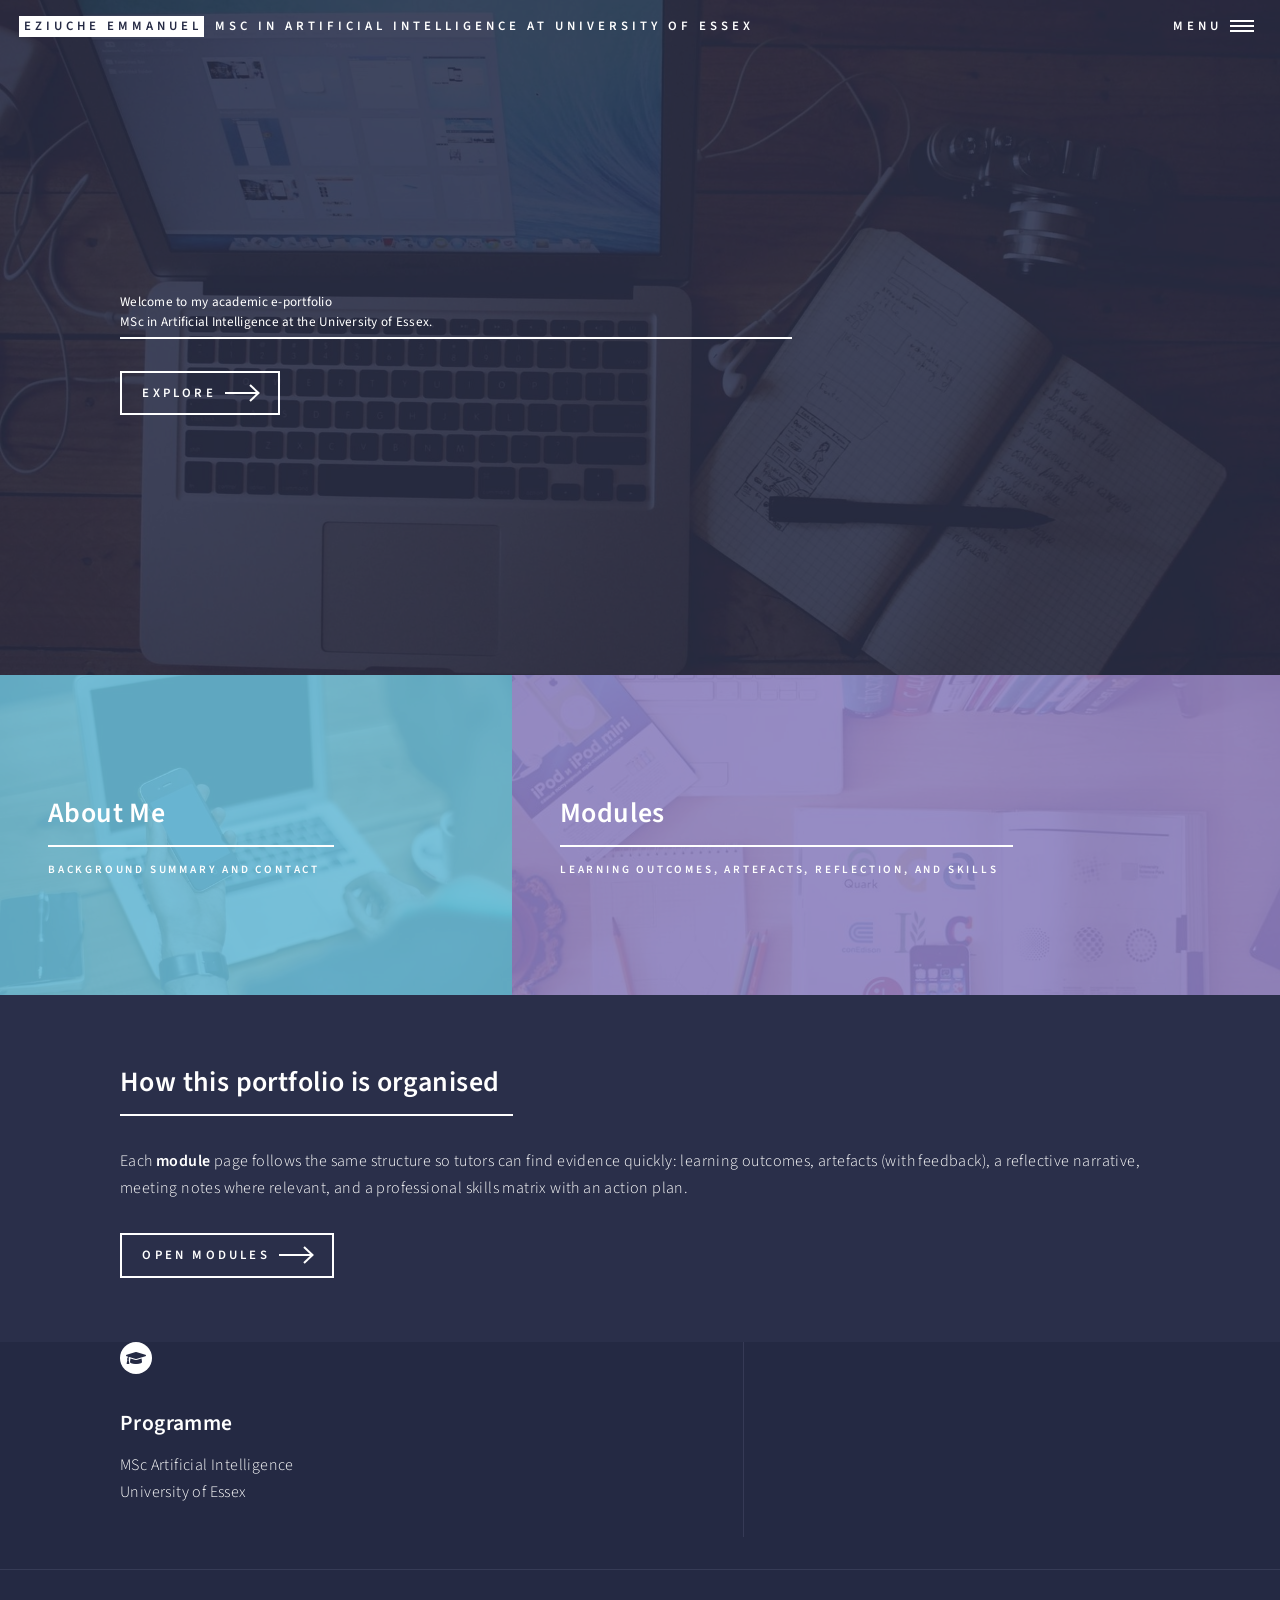
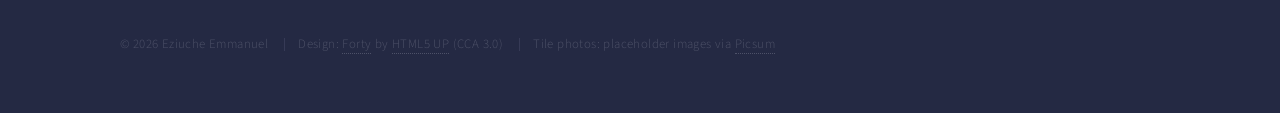
==== commit 16b68dfc: "Home banner: two-line welcome copy Co-authored-by: Cursor <cursoragent@cursor.com>" ====
--- a/index.html
+++ b/index.html
@@ -32,7 +32,8 @@
         <div class="inner">
           <header class="major">
             <h1 class="banner-intro">
-              Welcome to my academic e-portfolio for my MSc in Artificial Intelligence at the University of Essex.
+              Welcome to my academic e-portfolio<br />
+              MSc in Artificial Intelligence at the University of Essex.
             </h1>
           </header>
           <div class="content">
--- a/assets/css/portfolio.css
+++ b/assets/css/portfolio.css
@@ -61,13 +61,28 @@
   }
 }
 
-/* About Me: smaller portrait, full-width caption directly underneath */
+/* About Me: portrait + caption beside biography (stacked on narrow screens) */
 .about-intro-row {
+  display: flex;
+  flex-direction: row;
+  flex-wrap: wrap;
+  align-items: flex-start;
+  gap: clamp(1.25em, 4vw, 2.75em);
+  margin: 0 0 2.5em;
+}
+
+.about-intro-aside {
+  flex: 0 0 auto;
   display: flex;
   flex-direction: column;
   align-items: flex-start;
-  gap: 1.25em;
-  margin: 0 0 2.5em;
+  gap: 1em;
+  max-width: 100%;
+}
+
+.about-intro-row .about-me-under-photo {
+  margin-top: 0;
+  margin-bottom: 0;
 }
 
 .about-photo {
@@ -85,7 +100,8 @@
 }
 
 .about-intro-text {
-  width: 100%;
+  flex: 1 1 0;
+  min-width: min(16rem, 100%);
   max-width: 48em;
 }
 
@@ -96,3 +112,15 @@
 .about-intro-text p:first-child {
   margin-top: 0;
 }
+
+@media screen and (max-width: 736px) {
+  .about-intro-row {
+    flex-direction: column;
+  }
+
+  .about-intro-text {
+    flex: 1 1 auto;
+    min-width: 0;
+    width: 100%;
+  }
+}
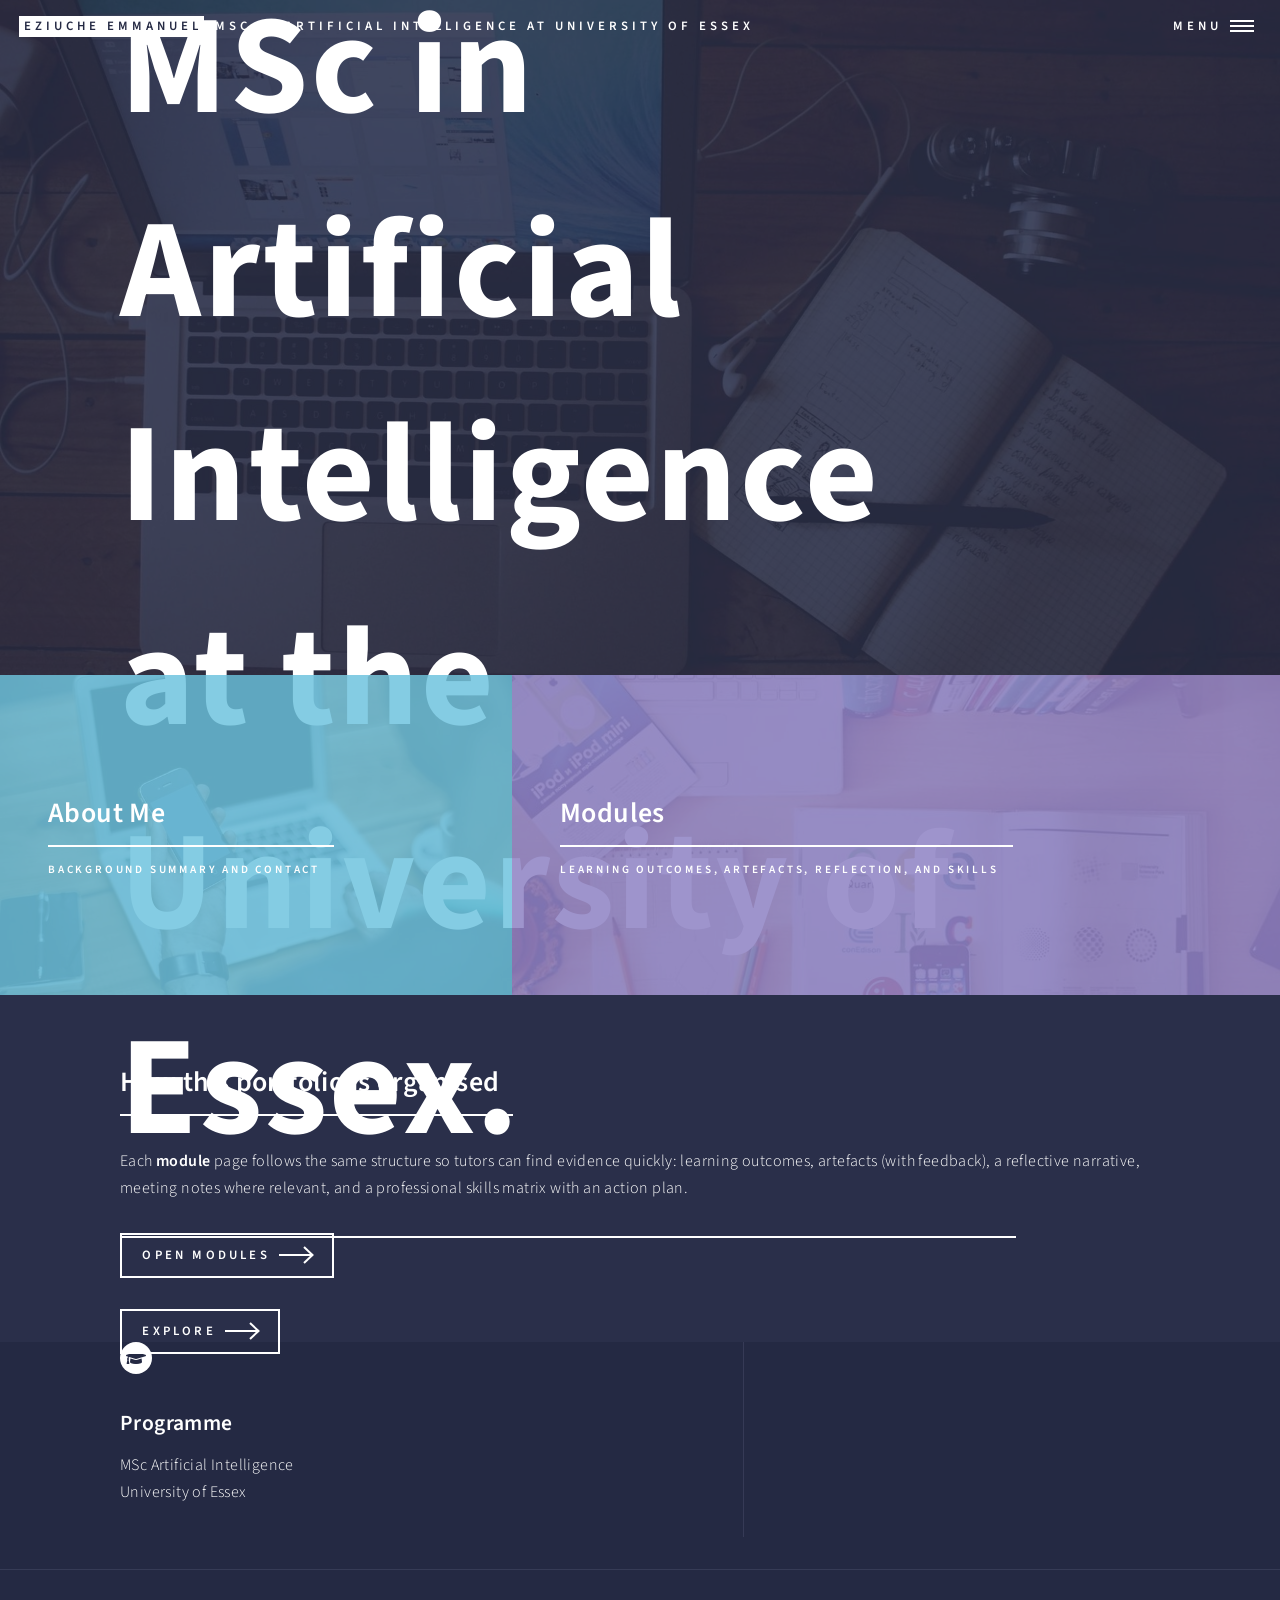
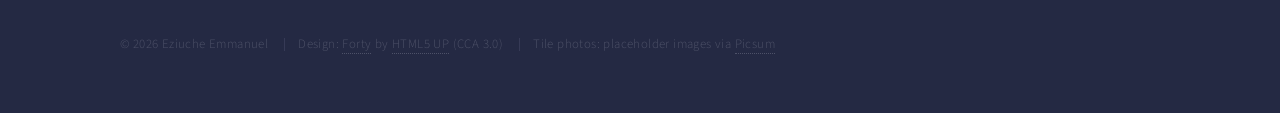
==== commit 71d67c2f: "Add colon to banner introduction text" ====
--- a/index.html
+++ b/index.html
@@ -32,7 +32,7 @@
         <div class="inner">
           <header class="major">
             <h1 class="banner-intro">
-              Welcome to my academic e-portfolio<br />
+              Welcome to my academic e-portfolio:<br />
               MSc in Artificial Intelligence at the University of Essex.
             </h1>
           </header>
--- a/assets/css/portfolio.css
+++ b/assets/css/portfolio.css
@@ -1,17 +1,25 @@
 /* Eziuche Emmanuel — small additions on Forty (HTML5 UP) */
 
-/* Home banner: one readable intro line as h1 (replaces giant title + uppercase .content p) */
+/* Home banner: intro h1 — !important overrides Forty #banner h1 (including max-width 736px) */
 #banner.major > .inner > header.major {
   width: 100%;
-  max-width: 42rem;
+  max-width: min(92vw, 56rem);
 }
 
-#banner.major header.major h1.banner-intro {
-  font-size: clamp(0.525rem, 1.375vw, 0.825rem);
-  font-weight: 400;
-  line-height: 1.55;
+/* ~3× Forty’s banner h1 (~3.25rem); !important beats main.css #banner h1 (+ 736px breakpoint) */
+#banner.major > .inner > header.major h1.banner-intro {
+  font-size: clamp(4.75rem, 11vw, 9.75rem) !important;
+  font-weight: 700;
+  line-height: 1.45;
   letter-spacing: 0.02em;
   text-transform: none;
+}
+
+@media screen and (max-width: 736px) {
+  /* Forty uses #banner h1 { font-size: 2em } here (~32px): scale ×3 */
+  #banner.major > .inner > header.major h1.banner-intro {
+    font-size: clamp(2.85rem, 11vw, 6rem) !important;
+  }
 }
 
 .skip-link {
@@ -61,33 +69,42 @@
   }
 }
 
-/* About Me: portrait + caption beside biography (stacked on narrow screens) */
+/* About Me: portrait left, About Me heading + biography in one column (single grid row on wide screens) */
 .about-intro-row {
-  display: flex;
-  flex-direction: row;
-  flex-wrap: wrap;
-  align-items: flex-start;
+  display: grid;
+  grid-template-columns: 140px minmax(0, 1fr);
+  align-items: start;
   gap: clamp(1.25em, 4vw, 2.75em);
   margin: 0 0 2.5em;
 }
 
-.about-intro-aside {
-  flex: 0 0 auto;
-  display: flex;
-  flex-direction: column;
-  align-items: flex-start;
-  gap: 1em;
-  max-width: 100%;
+#main .about-intro-text {
+  text-align: left;
+  min-width: 0;
+  max-width: 48em;
 }
 
-.about-intro-row .about-me-under-photo {
+#main .about-intro-text > header.major.about-me-heading {
+  width: 100%;
+  max-width: 100%;
   margin-top: 0;
   margin-bottom: 0;
+  box-sizing: border-box;
+}
+
+#main .about-intro-text > header.major.about-me-heading > h1 {
+  width: 100%;
+  max-width: 100%;
+  margin-top: 0;
+  margin-bottom: 0;
+  box-sizing: border-box;
+}
+
+#main .about-intro-text > header.major.about-me-heading + p {
+  margin-top: 0.75em;
 }
 
 .about-photo {
-  flex: 0 0 auto;
-  /* Half of previous 280px display width */
   max-width: 140px;
   width: 100%;
 }
@@ -99,28 +116,16 @@
   display: block;
 }
 
-.about-intro-text {
-  flex: 1 1 0;
-  min-width: min(16rem, 100%);
-  max-width: 48em;
-}
-
 .about-intro-text p {
   font-weight: 400;
 }
 
-.about-intro-text p:first-child {
-  margin-top: 0;
-}
-
 @media screen and (max-width: 736px) {
   .about-intro-row {
-    flex-direction: column;
+    grid-template-columns: minmax(0, 1fr);
   }
 
-  .about-intro-text {
-    flex: 1 1 auto;
-    min-width: 0;
-    width: 100%;
+  .about-photo {
+    justify-self: start;
   }
 }
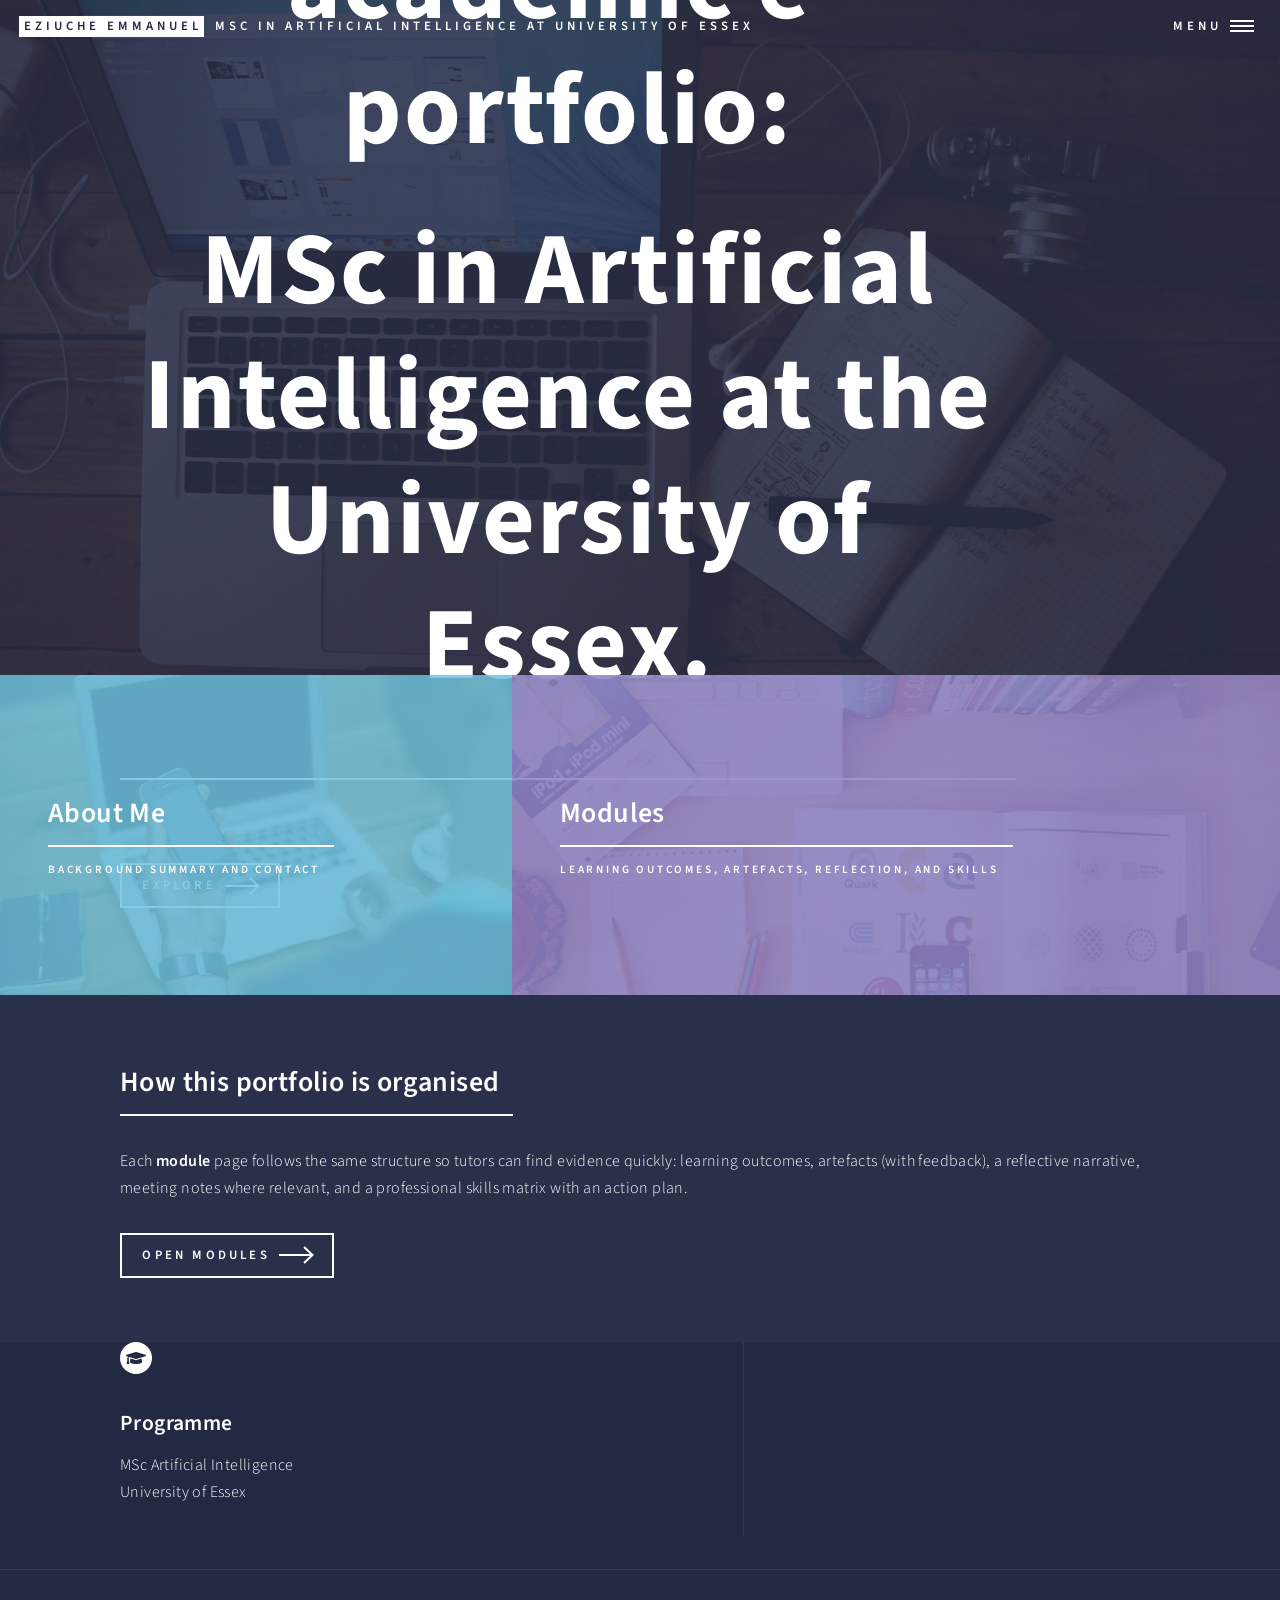
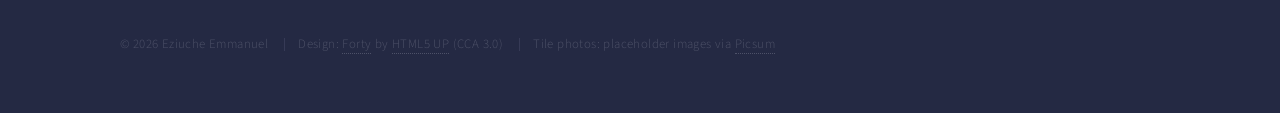
==== commit e4d7139b: "Home banner: two-line flex gap + colon; reduce max size to avoid overlap Co-authored-by: Cursor <cur" ====
--- a/index.html
+++ b/index.html
@@ -32,8 +32,8 @@
         <div class="inner">
           <header class="major">
             <h1 class="banner-intro">
-              Welcome to my academic e-portfolio:<br />
-              MSc in Artificial Intelligence at the University of Essex.
+              <span class="banner-intro-line">Welcome to my academic e-portfolio:</span>
+              <span class="banner-intro-line">MSc in Artificial Intelligence at the University of Essex.</span>
             </h1>
           </header>
           <div class="content">
--- a/assets/css/portfolio.css
+++ b/assets/css/portfolio.css
@@ -6,19 +6,30 @@
   max-width: min(92vw, 56rem);
 }
 
-/* ~3× Forty’s banner h1 (~3.25rem); !important beats main.css #banner h1 (+ 736px breakpoint) */
+/* Large hero type: flex + gap so two lines never overlap */
 #banner.major > .inner > header.major h1.banner-intro {
-  font-size: clamp(4.75rem, 11vw, 9.75rem) !important;
+  display: flex;
+  flex-direction: column;
+  align-items: center;
+  text-align: center;
+  gap: clamp(0.35em, 2.5vw, 0.65em);
+  font-size: clamp(2.75rem, 8vw, 7.5rem) !important;
   font-weight: 700;
-  line-height: 1.45;
+  line-height: 1.22 !important;
   letter-spacing: 0.02em;
   text-transform: none;
 }
 
+#banner.major > .inner > header.major h1.banner-intro .banner-intro-line {
+  display: block;
+  max-width: 100%;
+}
+
 @media screen and (max-width: 736px) {
-  /* Forty uses #banner h1 { font-size: 2em } here (~32px): scale ×3 */
   #banner.major > .inner > header.major h1.banner-intro {
-    font-size: clamp(2.85rem, 11vw, 6rem) !important;
+    font-size: clamp(1.65rem, 7.5vw, 3.25rem) !important;
+    gap: clamp(0.4em, 3vw, 0.75em);
+    line-height: 1.28 !important;
   }
 }
 
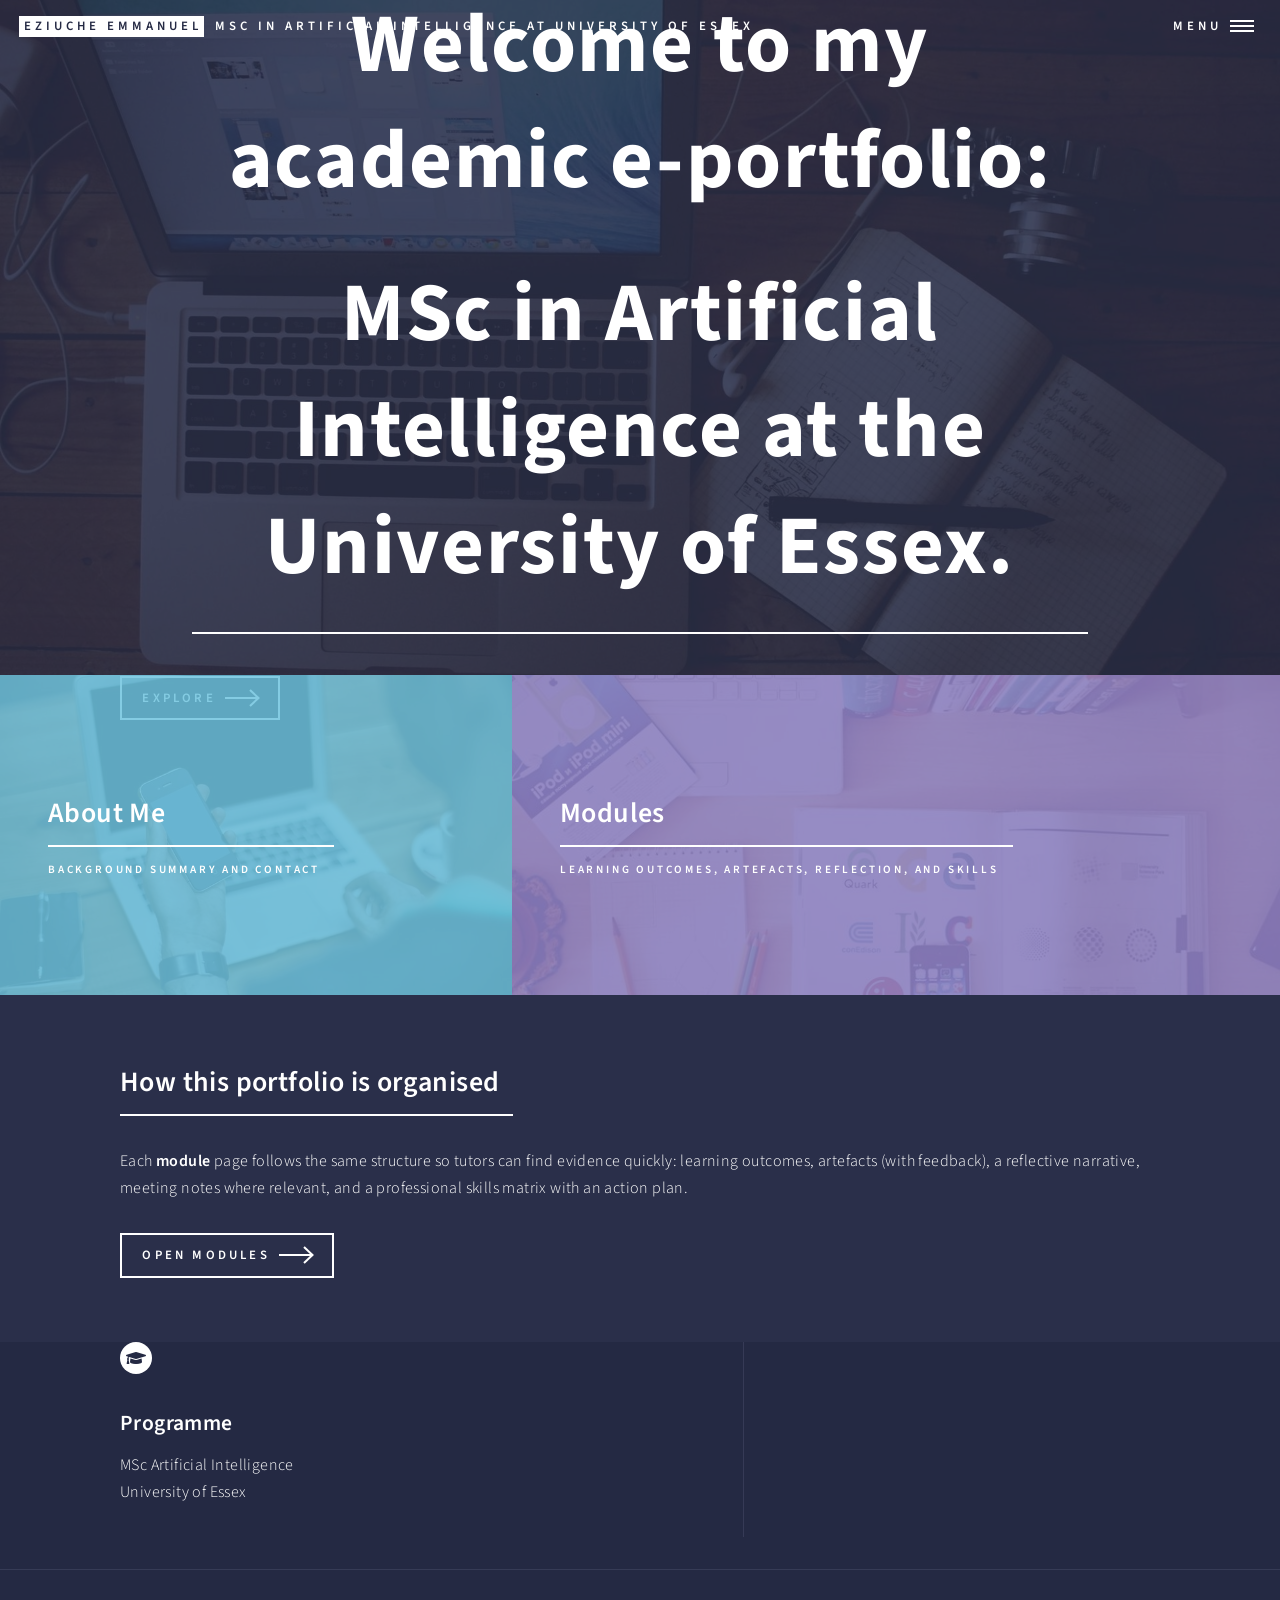
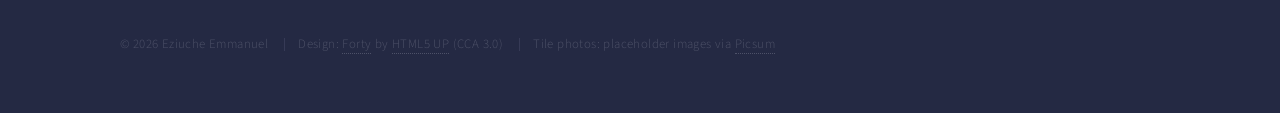
==== commit 03c0406b: "Home banner: fix line collision (override max-content, block + margin) Co-authored-by: Cursor <curso" ====
--- a/index.html
+++ b/index.html
@@ -30,7 +30,7 @@
 
       <section id="banner" class="major">
         <div class="inner">
-          <header class="major">
+          <header class="major banner-header-intro">
             <h1 class="banner-intro">
               <span class="banner-intro-line">Welcome to my academic e-portfolio:</span>
               <span class="banner-intro-line">MSc in Artificial Intelligence at the University of Essex.</span>
--- a/assets/css/portfolio.css
+++ b/assets/css/portfolio.css
@@ -1,35 +1,51 @@
 /* Eziuche Emmanuel — small additions on Forty (HTML5 UP) */
 
-/* Home banner: intro h1 — !important overrides Forty #banner h1 (including max-width 736px) */
-#banner.major > .inner > header.major {
-  width: 100%;
-  max-width: min(92vw, 56rem);
+/*
+  Home banner intro: Forty uses header.major { width: max-content } which breaks wide two-line heroes.
+  Use block layout + rem spacing (not flex gap) so lines never overlap; underline stays after both lines.
+*/
+#banner.major > .inner > header.major.banner-header-intro {
+  width: min(92vw, 56rem) !important;
+  max-width: min(92vw, 56rem) !important;
+  margin-left: auto !important;
+  margin-right: auto !important;
+  text-align: center;
 }
 
-/* Large hero type: flex + gap so two lines never overlap */
-#banner.major > .inner > header.major h1.banner-intro {
-  display: flex;
-  flex-direction: column;
-  align-items: center;
-  text-align: center;
-  gap: clamp(0.35em, 2.5vw, 0.65em);
-  font-size: clamp(2.75rem, 8vw, 7.5rem) !important;
+#banner.major > .inner > header.major.banner-header-intro > h1.banner-intro {
+  display: block;
+  width: 100%;
+  max-width: 100%;
+  margin: 0 auto;
+  font-size: clamp(2.25rem, 6.5vw, 5.75rem) !important;
   font-weight: 700;
-  line-height: 1.22 !important;
+  line-height: 1.35 !important;
   letter-spacing: 0.02em;
   text-transform: none;
 }
 
-#banner.major > .inner > header.major h1.banner-intro .banner-intro-line {
+#banner.major > .inner > header.major.banner-header-intro h1.banner-intro .banner-intro-line {
   display: block;
+  width: 100%;
   max-width: 100%;
+  margin: 0;
+  padding: 0;
+  line-height: 1.4 !important;
+}
+
+#banner.major > .inner > header.major.banner-header-intro h1.banner-intro .banner-intro-line:first-child {
+  margin-bottom: clamp(0.5rem, 2.25vw, 1.75rem);
+  padding-bottom: clamp(0.15rem, 0.75vw, 0.5rem);
 }
 
 @media screen and (max-width: 736px) {
-  #banner.major > .inner > header.major h1.banner-intro {
-    font-size: clamp(1.65rem, 7.5vw, 3.25rem) !important;
-    gap: clamp(0.4em, 3vw, 0.75em);
-    line-height: 1.28 !important;
+  #banner.major > .inner > header.major.banner-header-intro > h1.banner-intro {
+    font-size: clamp(1.5rem, 6vw, 2.75rem) !important;
+    line-height: 1.42 !important;
+  }
+
+  #banner.major > .inner > header.major.banner-header-intro h1.banner-intro .banner-intro-line:first-child {
+    margin-bottom: clamp(0.55rem, 3vw, 1.25rem);
   }
 }
 
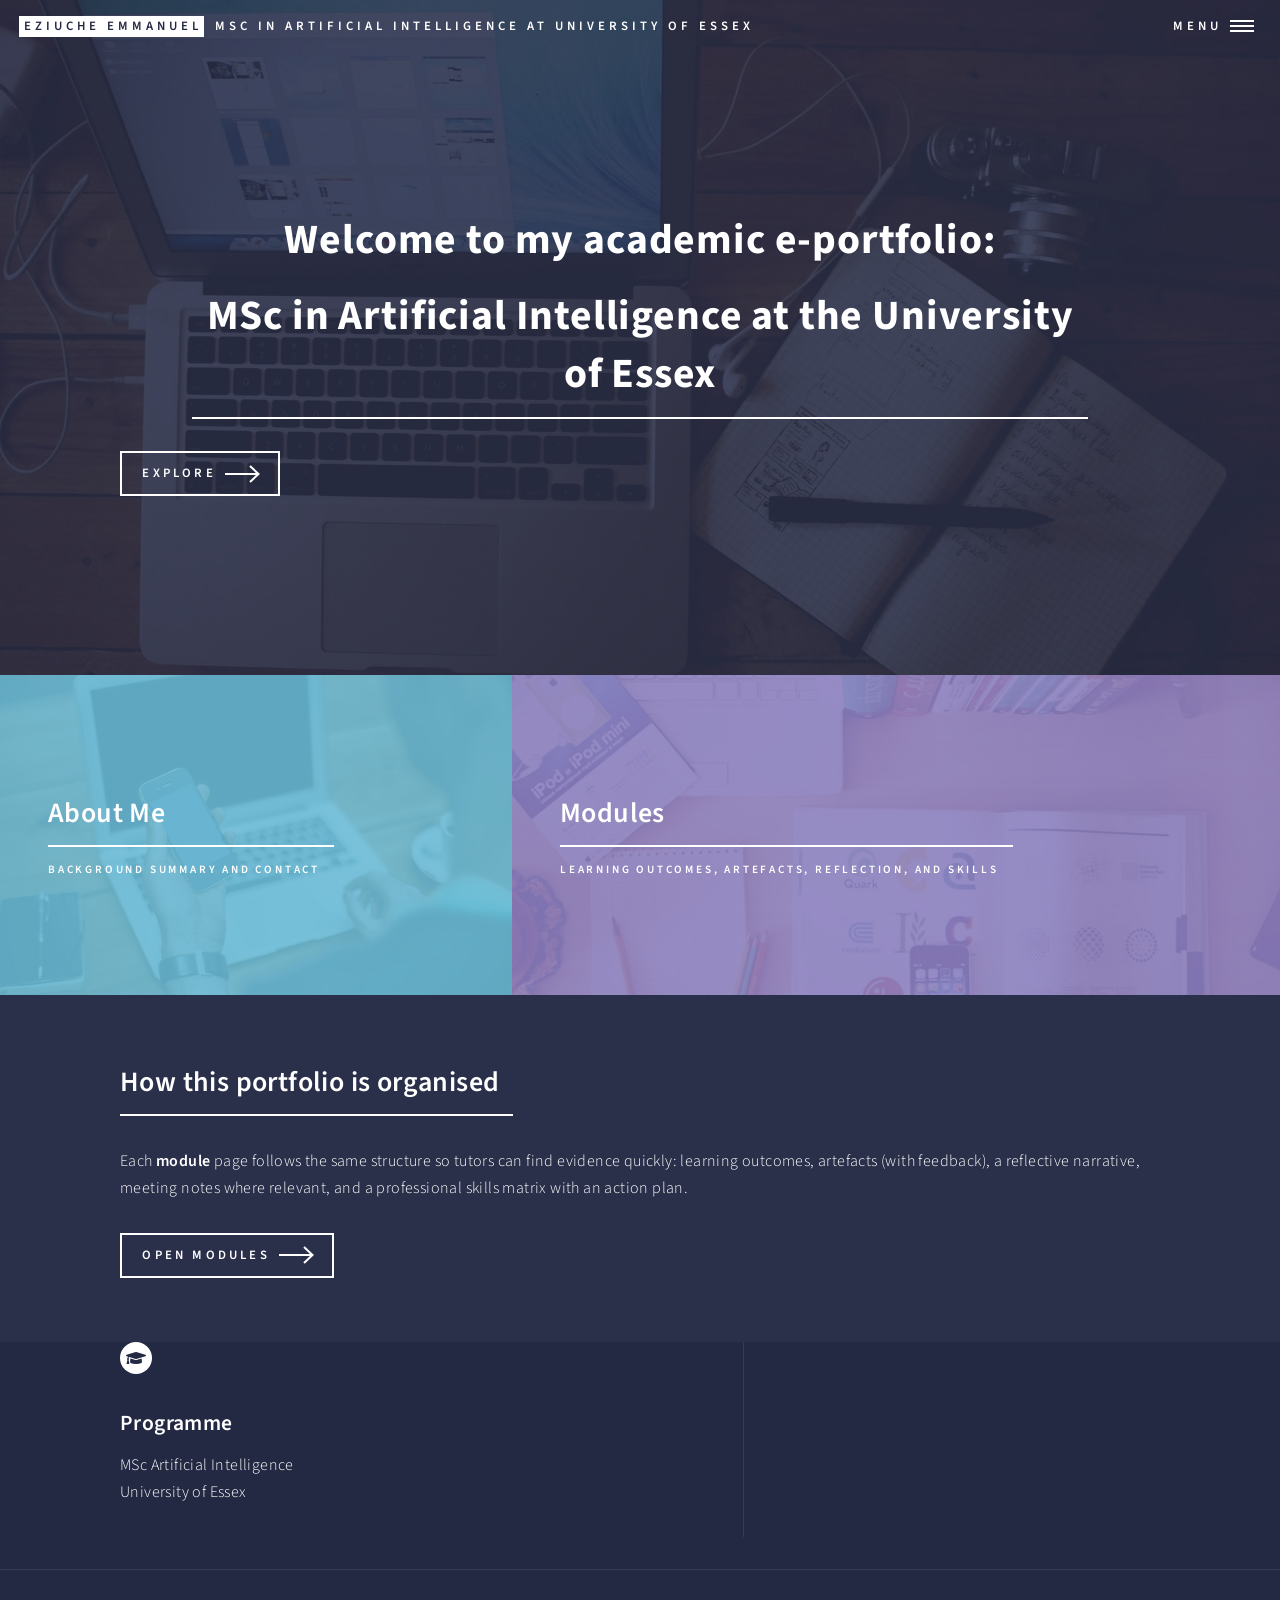
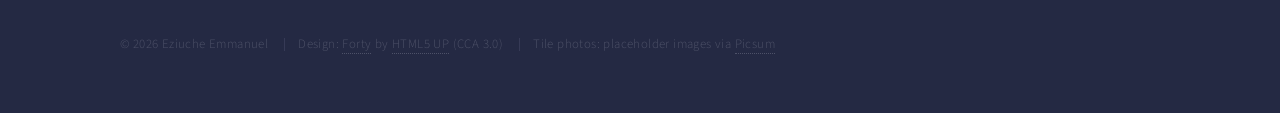
==== commit 33b48194: "Home banner: copy tweak (no period), half font size and line gap Co-authored-by: Cursor <cursoragent" ====
--- a/index.html
+++ b/index.html
@@ -33,7 +33,7 @@
           <header class="major banner-header-intro">
             <h1 class="banner-intro">
               <span class="banner-intro-line">Welcome to my academic e-portfolio:</span>
-              <span class="banner-intro-line">MSc in Artificial Intelligence at the University of Essex.</span>
+              <span class="banner-intro-line">MSc in Artificial Intelligence at the University of Essex</span>
             </h1>
           </header>
           <div class="content">
--- a/assets/css/portfolio.css
+++ b/assets/css/portfolio.css
@@ -17,7 +17,7 @@
   width: 100%;
   max-width: 100%;
   margin: 0 auto;
-  font-size: clamp(2.25rem, 6.5vw, 5.75rem) !important;
+  font-size: clamp(1.125rem, 3.25vw, 2.875rem) !important;
   font-weight: 700;
   line-height: 1.35 !important;
   letter-spacing: 0.02em;
@@ -34,18 +34,18 @@
 }
 
 #banner.major > .inner > header.major.banner-header-intro h1.banner-intro .banner-intro-line:first-child {
-  margin-bottom: clamp(0.5rem, 2.25vw, 1.75rem);
-  padding-bottom: clamp(0.15rem, 0.75vw, 0.5rem);
+  margin-bottom: clamp(0.25rem, 1.125vw, 0.875rem);
+  padding-bottom: clamp(0.075rem, 0.375vw, 0.25rem);
 }
 
 @media screen and (max-width: 736px) {
   #banner.major > .inner > header.major.banner-header-intro > h1.banner-intro {
-    font-size: clamp(1.5rem, 6vw, 2.75rem) !important;
+    font-size: clamp(0.75rem, 3vw, 1.375rem) !important;
     line-height: 1.42 !important;
   }
 
   #banner.major > .inner > header.major.banner-header-intro h1.banner-intro .banner-intro-line:first-child {
-    margin-bottom: clamp(0.55rem, 3vw, 1.25rem);
+    margin-bottom: clamp(0.275rem, 1.5vw, 0.625rem);
   }
 }
 
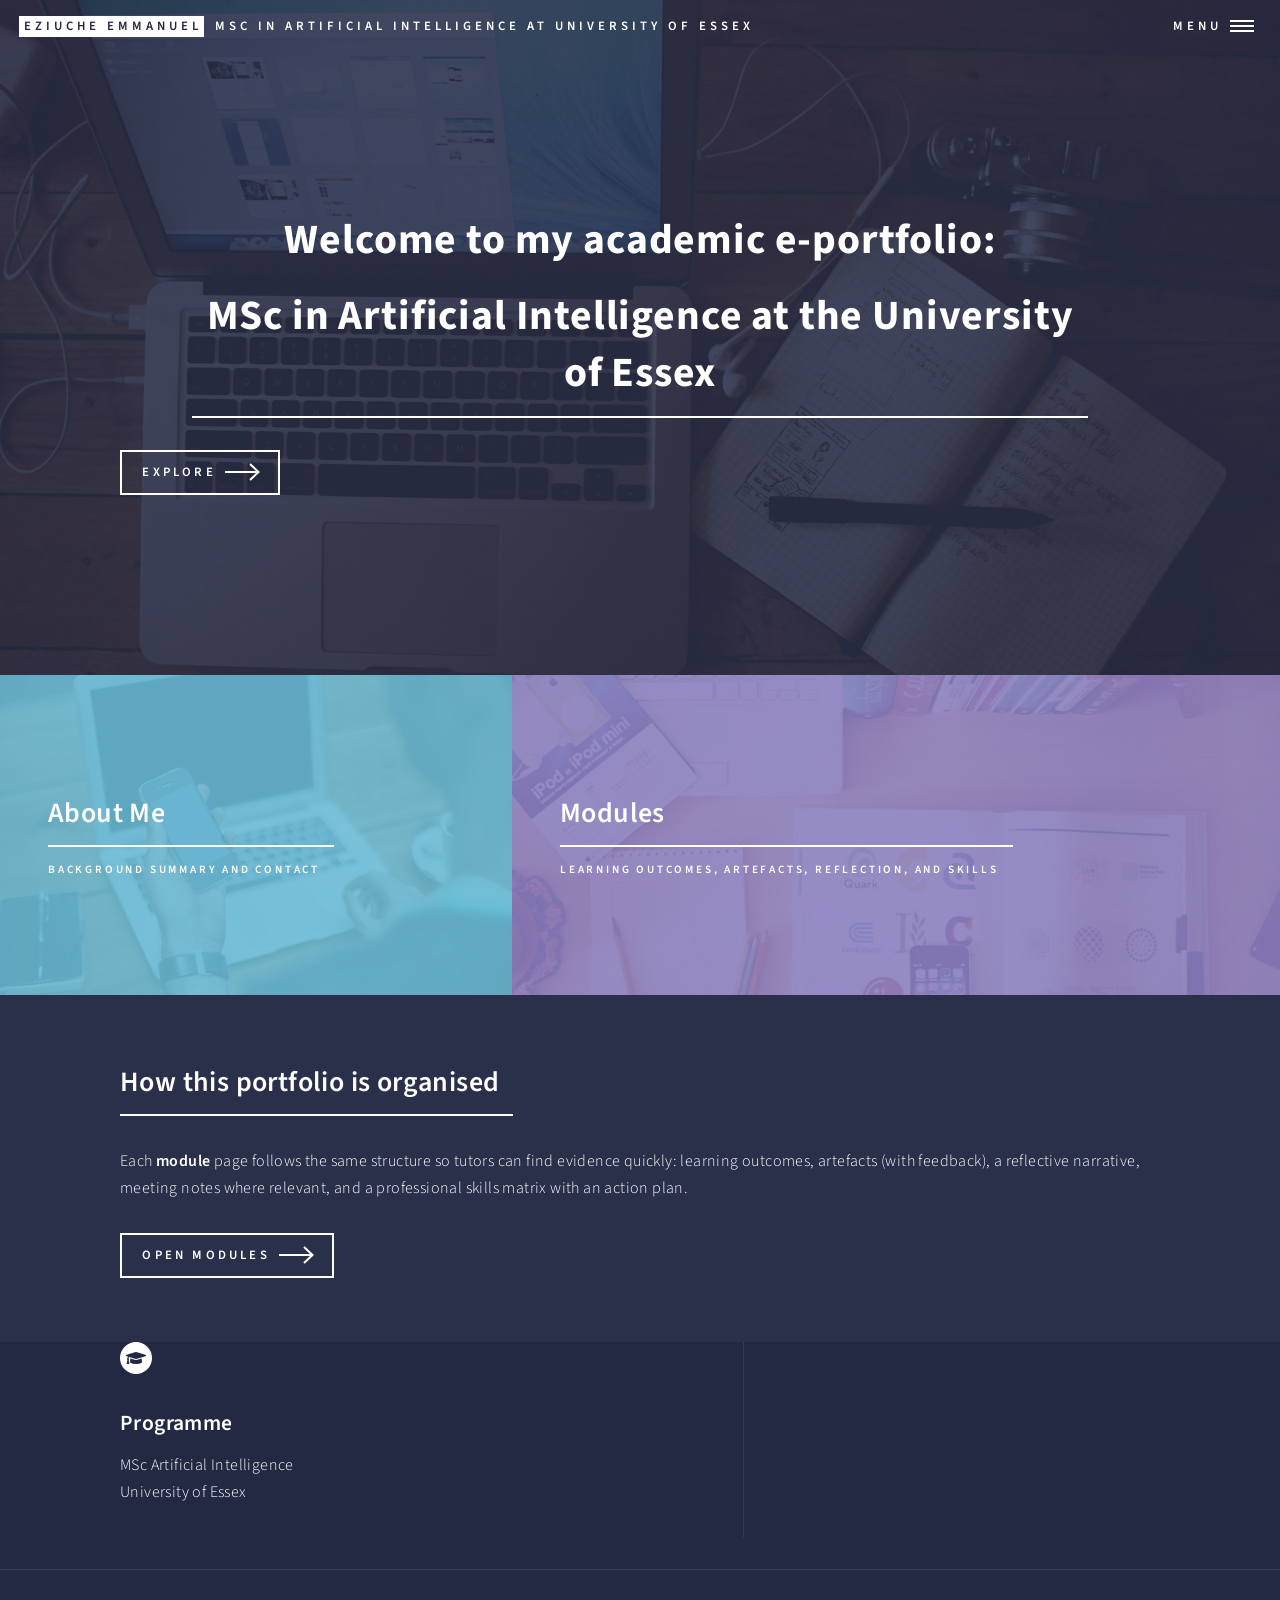
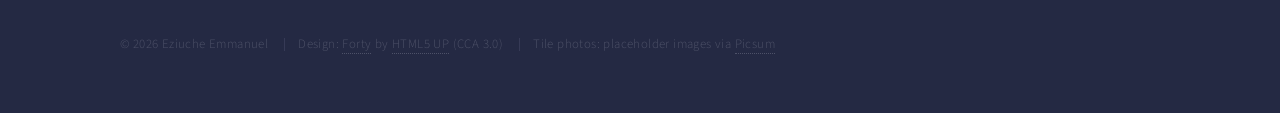
==== commit 785794bf: "Home banner desktop: higher-specificity font-size, line rem, cache-bust CSS Co-authored-by: Cursor <" ====
--- a/index.html
+++ b/index.html
@@ -13,7 +13,7 @@
       content="Academic e-portfolio — MSc Artificial Intelligence, University of Essex."
     />
     <link rel="stylesheet" href="assets/css/main.css" />
-    <link rel="stylesheet" href="assets/css/portfolio.css" />
+    <link rel="stylesheet" href="assets/css/portfolio.css?v=5" />
     <noscript><link rel="stylesheet" href="assets/css/noscript.css" /></noscript>
   </head>
   <body class="is-preload">
--- a/assets/css/portfolio.css
+++ b/assets/css/portfolio.css
@@ -17,11 +17,21 @@
   width: 100%;
   max-width: 100%;
   margin: 0 auto;
+  /* Fallback if line-level font-size is stripped */
   font-size: clamp(1.125rem, 3.25vw, 2.875rem) !important;
   font-weight: 700;
   line-height: 1.35 !important;
   letter-spacing: 0.02em;
   text-transform: none;
+}
+
+/* Desktop: explicit min-width so Forty #banner h1 { 3.25em } never reads as “unchanged” */
+@media screen and (min-width: 737px) {
+  html body #wrapper #banner.major > .inner > header.major.banner-header-intro > h1.banner-intro,
+  html body #wrapper #banner.major > .inner > header.major.banner-header-intro h1.banner-intro .banner-intro-line {
+    font-size: clamp(1.125rem, 3.25vw, 2.875rem) !important;
+    line-height: 1.38 !important;
+  }
 }
 
 #banner.major > .inner > header.major.banner-header-intro h1.banner-intro .banner-intro-line {
@@ -31,6 +41,7 @@
   margin: 0;
   padding: 0;
   line-height: 1.4 !important;
+  font-size: clamp(1.125rem, 3.25vw, 2.875rem) !important;
 }
 
 #banner.major > .inner > header.major.banner-header-intro h1.banner-intro .banner-intro-line:first-child {
@@ -39,7 +50,8 @@
 }
 
 @media screen and (max-width: 736px) {
-  #banner.major > .inner > header.major.banner-header-intro > h1.banner-intro {
+  html body #wrapper #banner.major > .inner > header.major.banner-header-intro > h1.banner-intro,
+  html body #wrapper #banner.major > .inner > header.major.banner-header-intro h1.banner-intro .banner-intro-line {
     font-size: clamp(0.75rem, 3vw, 1.375rem) !important;
     line-height: 1.42 !important;
   }
